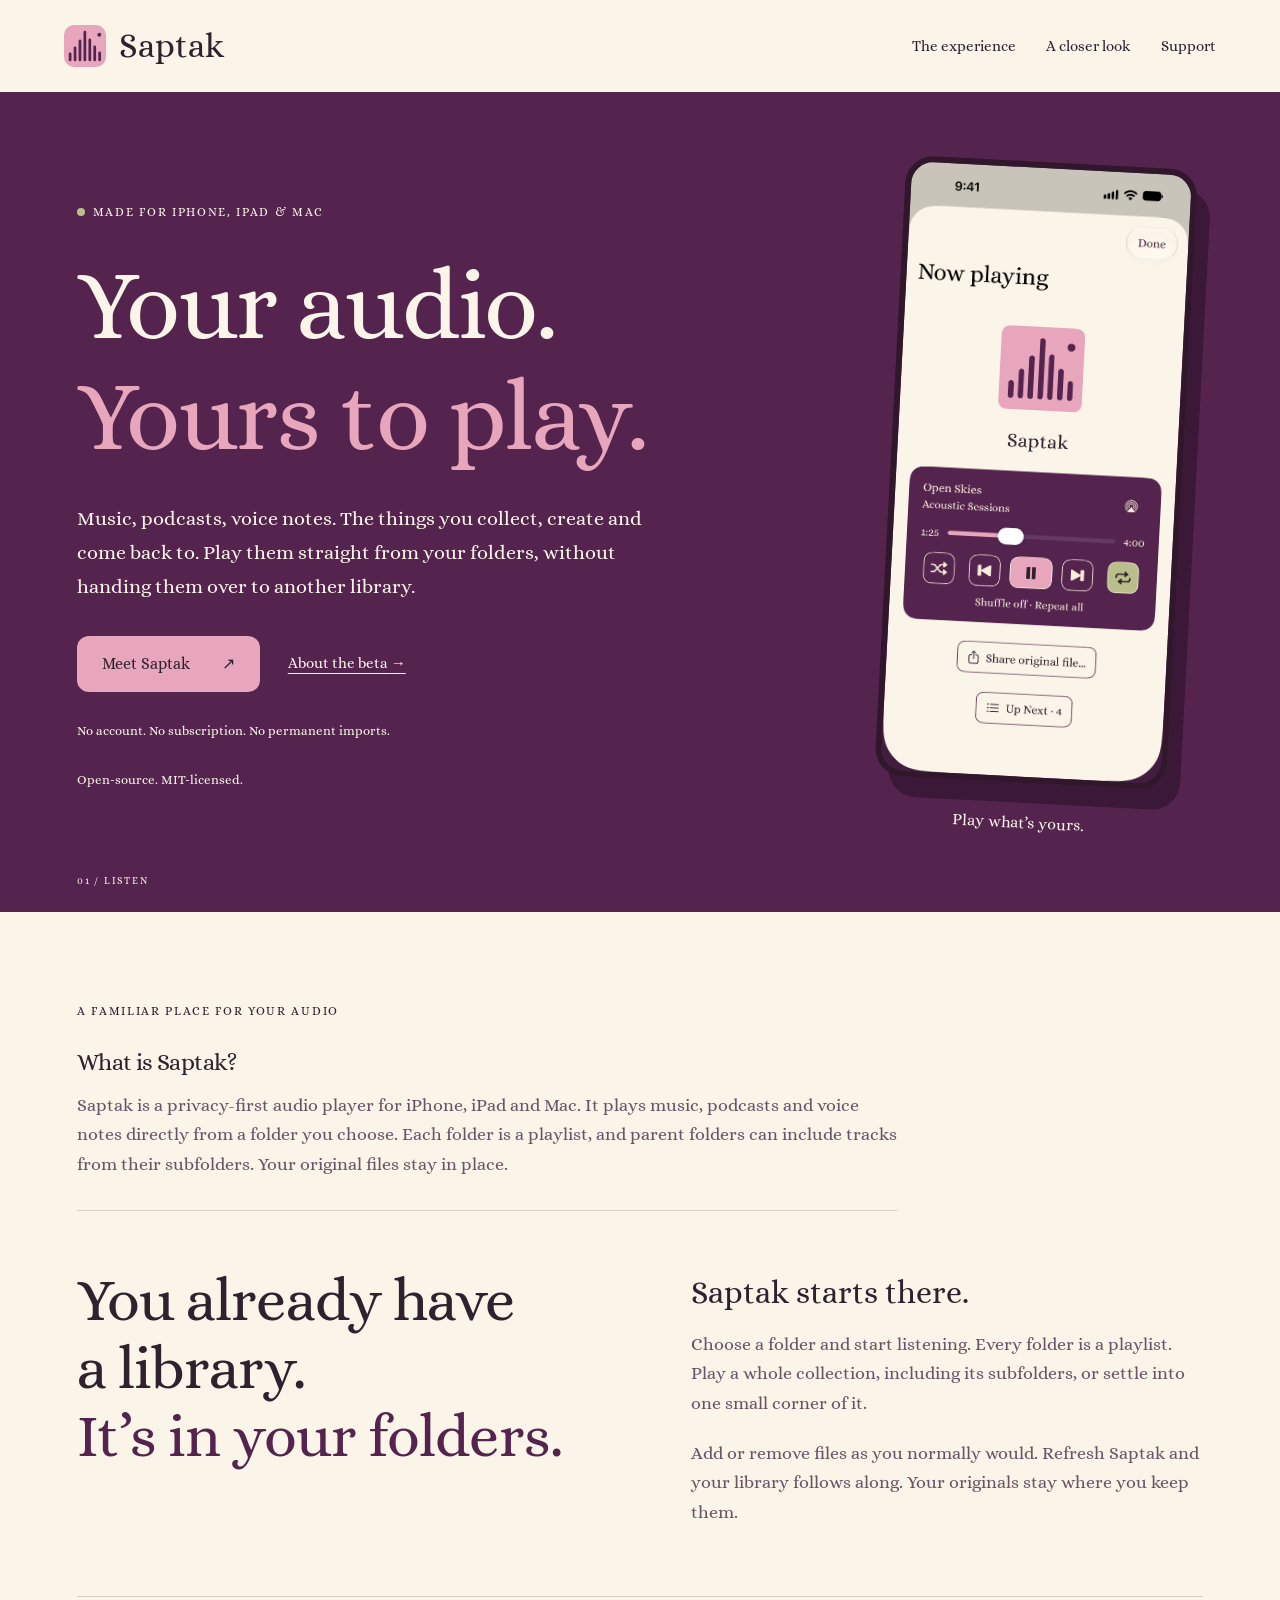
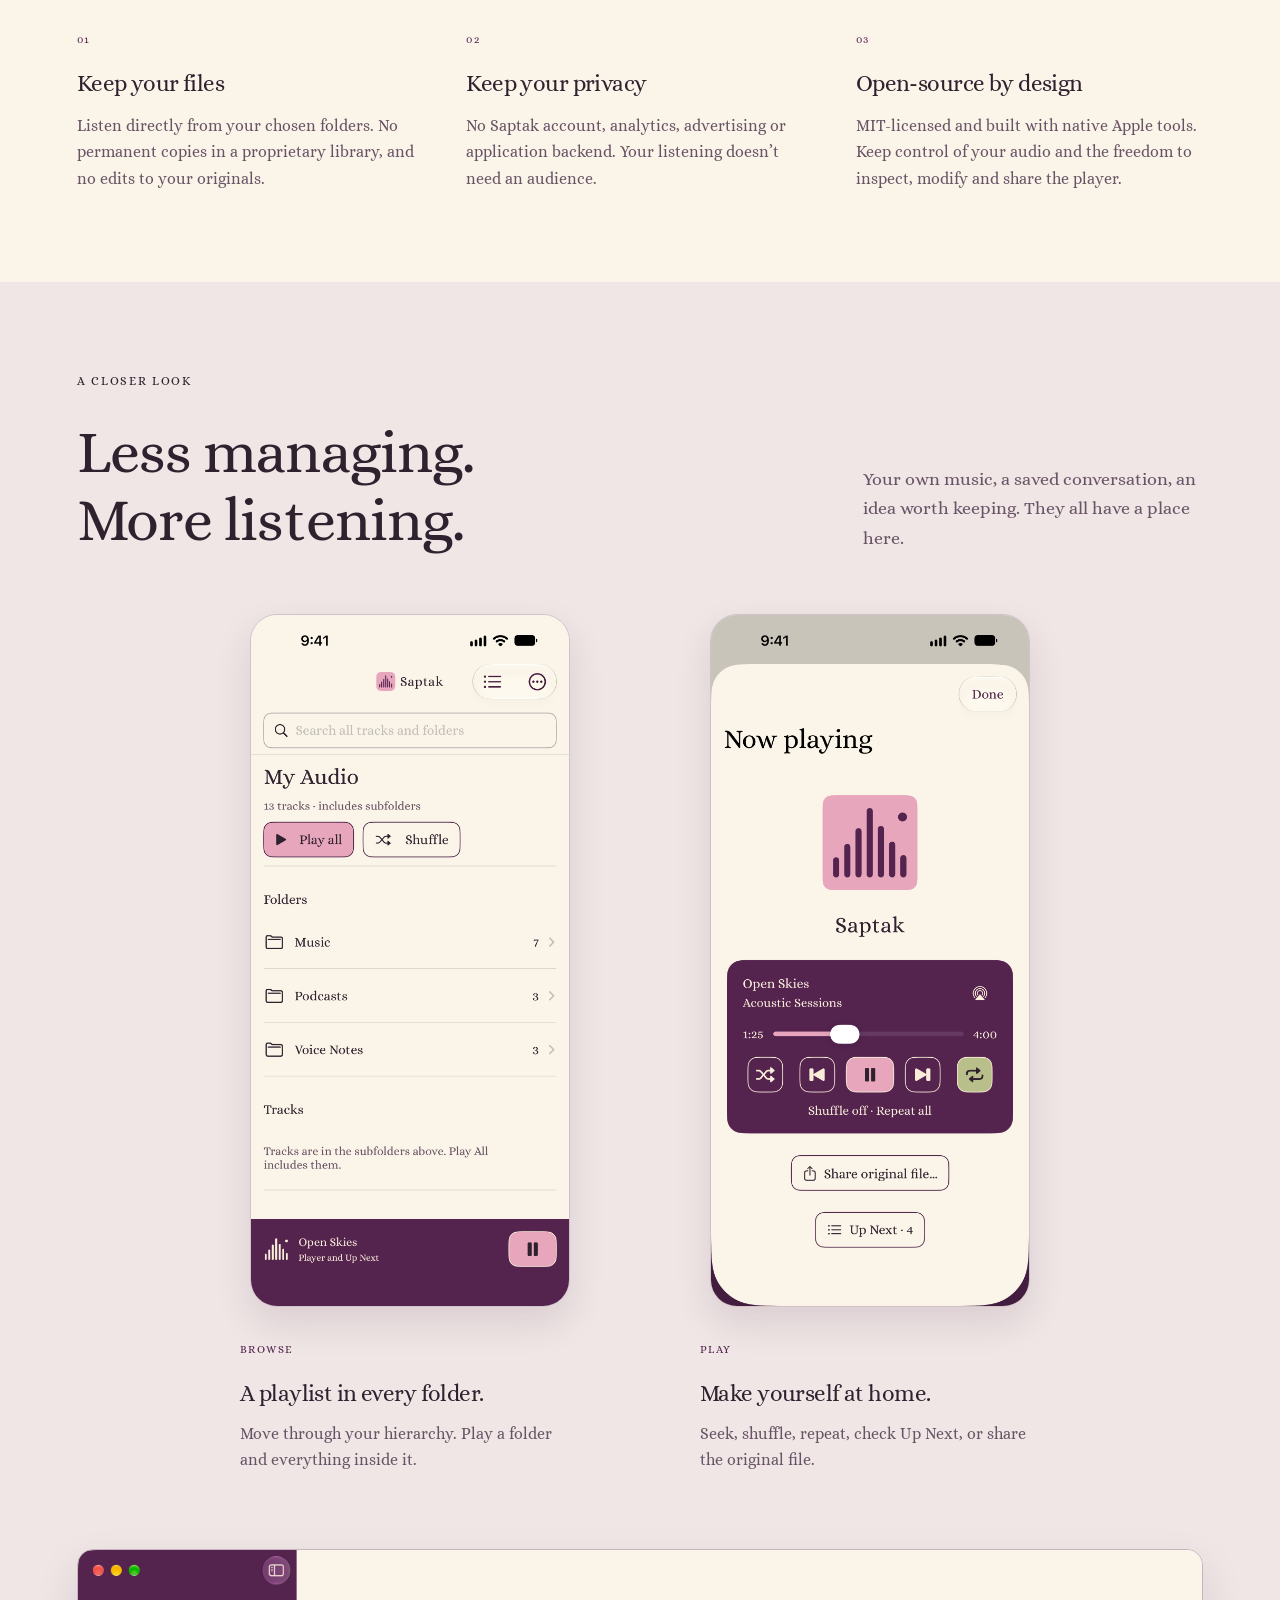
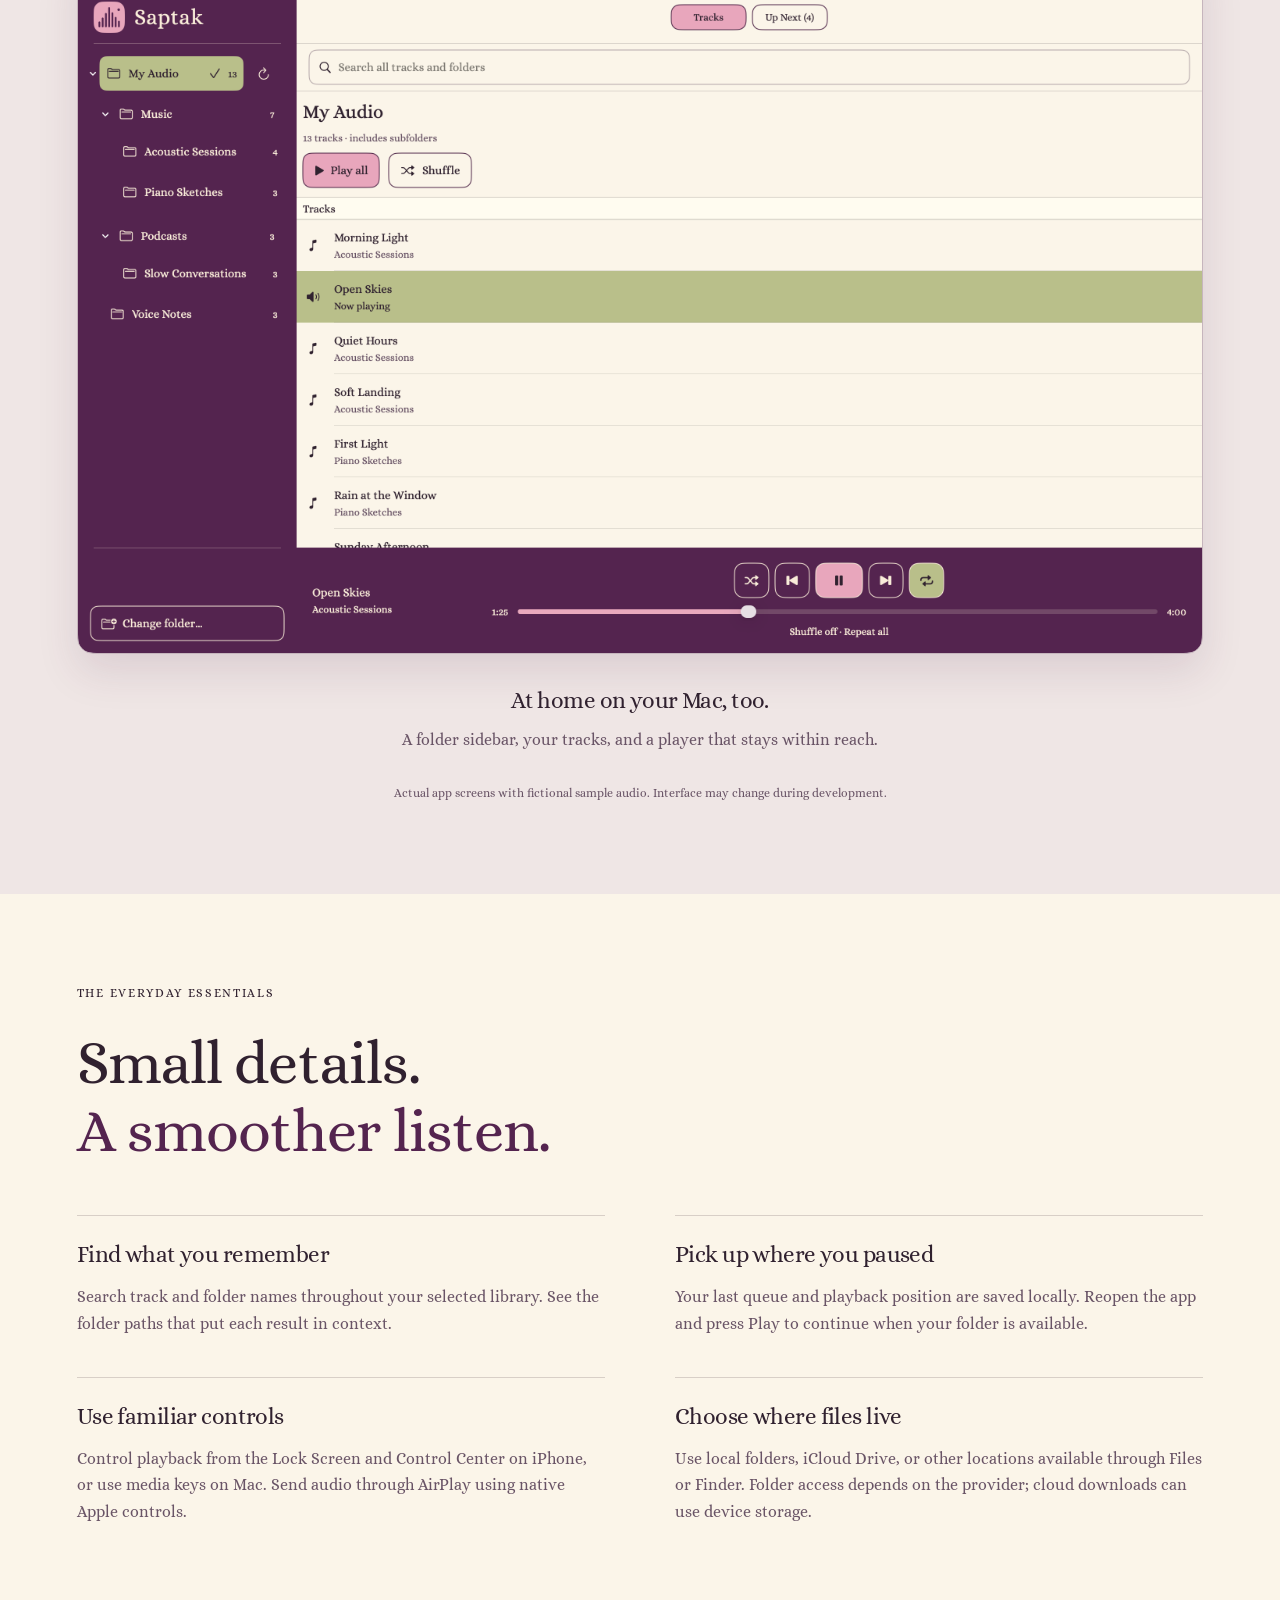
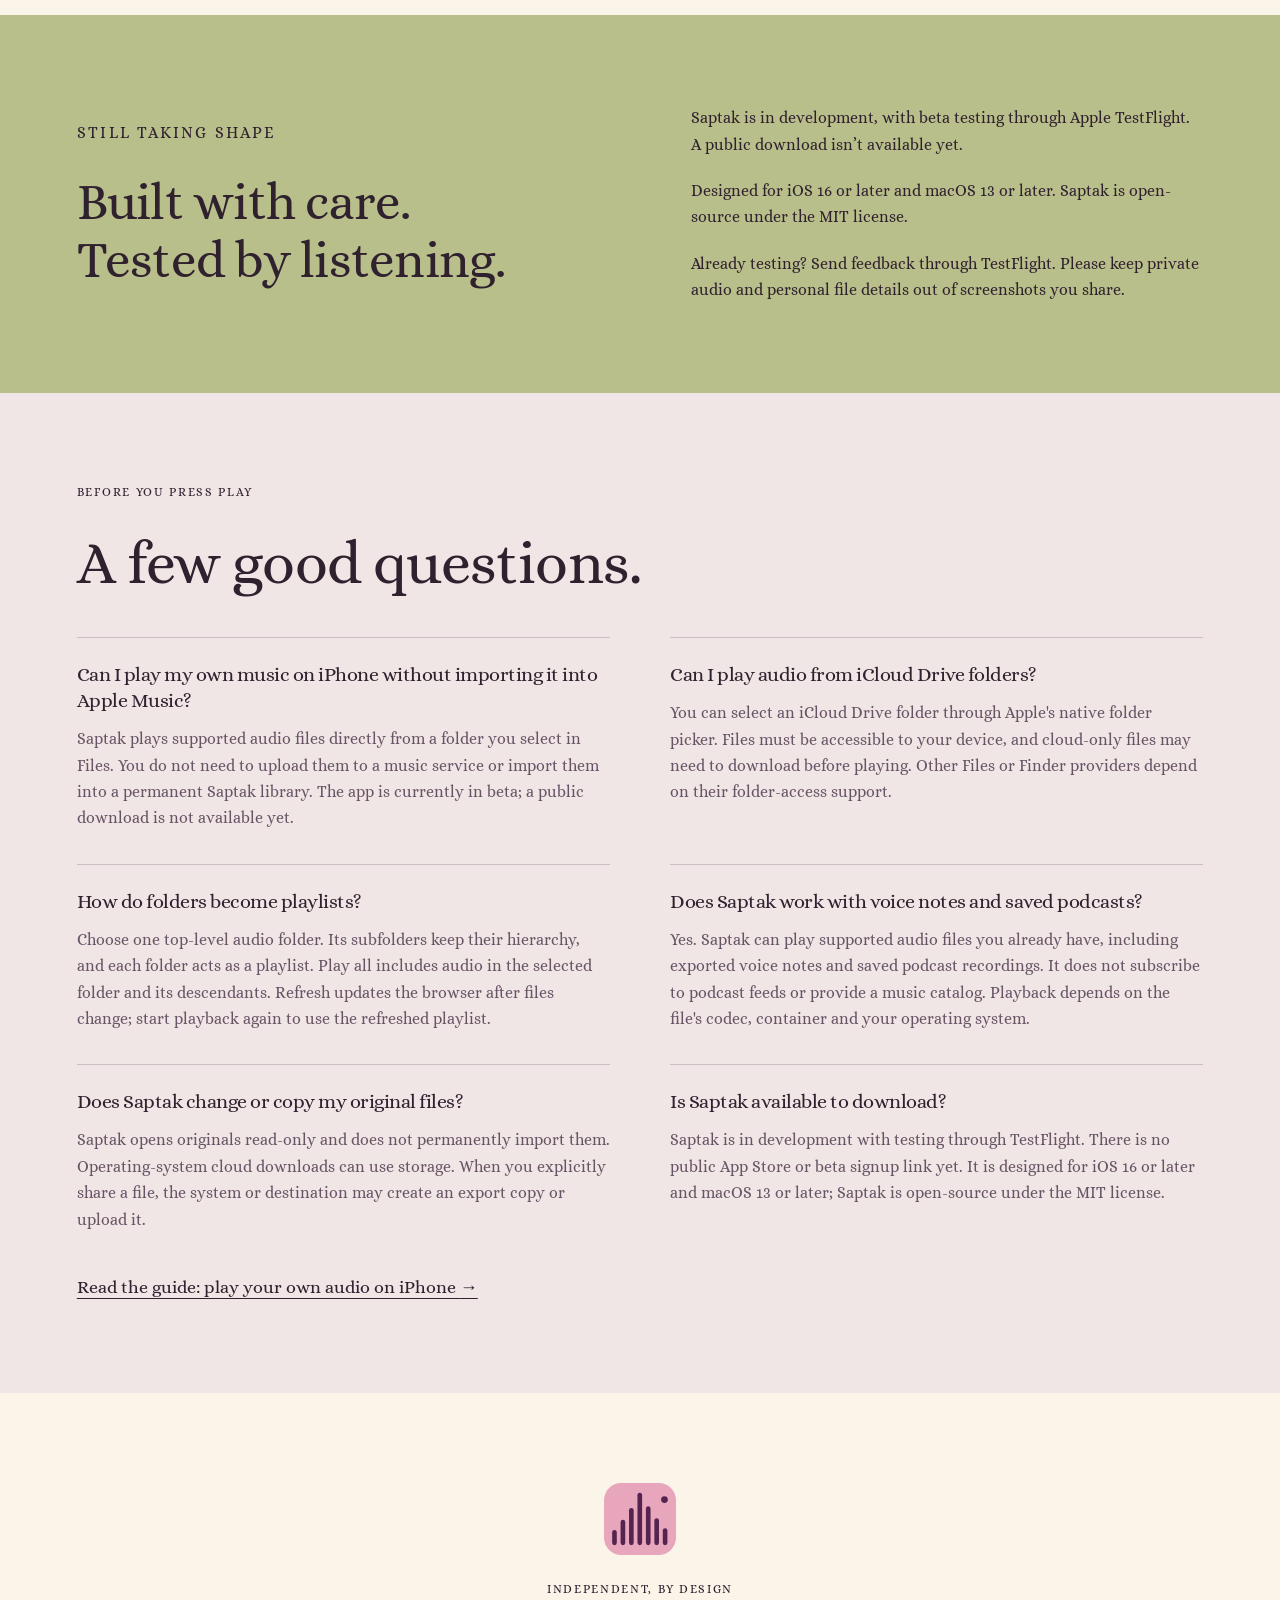
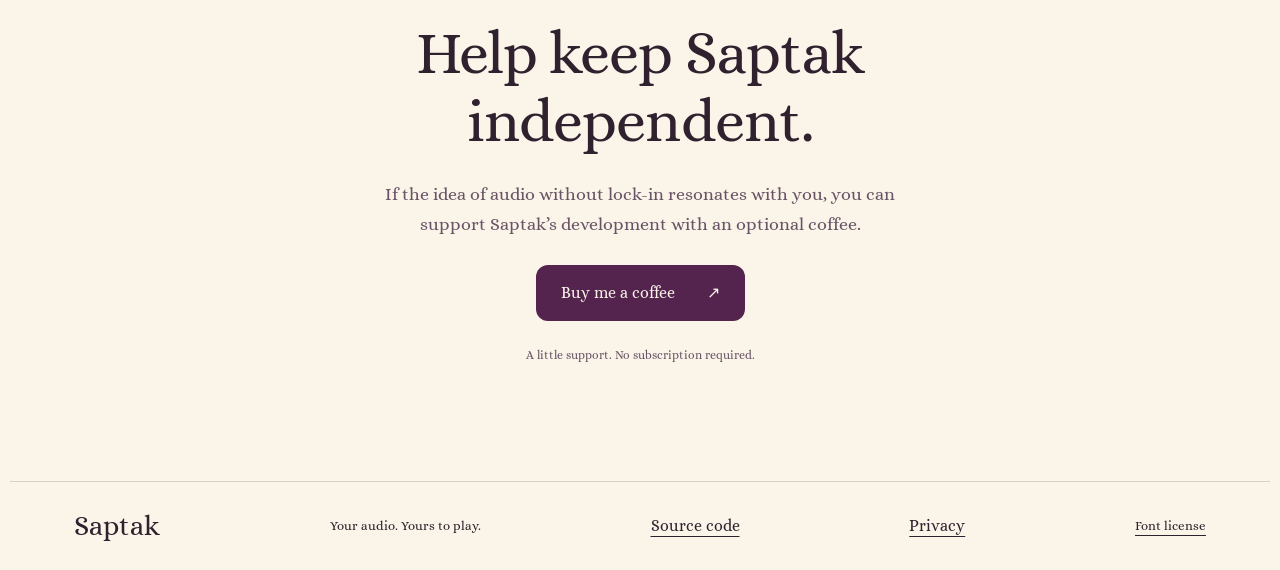
==== site/index.html @ 35ebd49a "Release Saptak source and product website" ====
<!doctype html>
<html lang="en">
<head>
    <meta charset="utf-8">
    <meta name="viewport" content="width=device-width, initial-scale=1">
    <meta name="description" content="Play your own music, podcasts and voice notes on iPhone, iPad and Mac. Saptak turns folders into playlists, with no account or permanent imports.">
    <meta name="theme-color" content="#54244f">
    <meta property="og:title" content="Saptak — Your audio. Yours to play.">
    <meta property="og:description" content="Your audio. Yours to play. An open-source player for music, podcasts and voice notes on iPhone, iPad and Mac.">
    <meta property="og:type" content="website">
    <meta property="og:url" content="https://gogrinimish.github.io/Saptak/">
    <meta property="og:image" content="https://gogrinimish.github.io/Saptak/assets/mac-library.png">
    <link rel="icon" href="assets/icon.svg" type="image/svg+xml">
    <link rel="stylesheet" href="styles.css">
    <title>Saptak — Play Your Own Audio on iPhone, iPad &amp; Mac</title>
    <script type="application/ld+json">
{
    "@context": "https://schema.org",
    "@type": "SoftwareApplication",
    "name": "Saptak",
    "description": "A privacy-first audio player for iPhone, iPad and Mac that plays user-owned audio directly from selected folders. Every folder is a playlist, including its subfolders.",
    "applicationCategory": "MultimediaApplication",
    "operatingSystem": "iOS 16 or later; macOS 13 or later",
    "license": "https://opensource.org/license/mit",
    "featureList": [
        "Folder-based playlists with recursive playback",
        "Search track and folder names",
        "Shuffle, repeat, queue and seeking",
        "Native system playback controls and AirPlay",
        "Locally saved playback position",
        "Original-file sharing"
    ],
    "url": "https://gogrinimish.github.io/Saptak/",
    "codeRepository": "https://github.com/gogrinimish/Saptak"
}
    </script>
<link rel="canonical" href="https://gogrinimish.github.io/Saptak/">
</head>
<body>
    <a class="skip" href="#main">Skip to content</a>
    <header class="site-header">
        <a class="brand" href="./" aria-label="Saptak home"><img src="assets/icon.svg" width="42" height="42" alt=""><span>Saptak</span></a>
        <nav aria-label="Main navigation"><a href="#experience">The experience</a><a href="#screenshots">A closer look</a><a href="#support">Support</a></nav>
    </header>
    <main id="main">
        <section class="hero" aria-labelledby="hero-title">
            <div class="hero-copy">
                <p class="eyebrow"><span class="status-dot" aria-hidden="true"></span>Made for iPhone, iPad &amp; Mac</p>
                <h1 id="hero-title">Your audio.<br><em>Yours to play.</em></h1>
                <p class="lead">Music, podcasts, voice notes. The things you collect, create and come back to. Play them straight from your folders, without handing them over to another library.</p>
                <div class="actions"><a class="button rose" href="#screenshots">Meet Saptak <span aria-hidden="true">↗</span></a><a class="text-link" href="#availability">About the beta <span aria-hidden="true">→</span></a></div>
                <p class="hero-note">No account. No subscription. No permanent imports.</p>
                <p class="hero-note">Open-source. MIT-licensed.</p>
            </div>
            <figure class="hero-screen"><img src="assets/iphone-player.png" width="1206" height="2622" alt="Saptak's iPhone player playing Open Skies, with seeking, AirPlay, shuffle, repeat and sharing controls"><figcaption>Play what’s yours.</figcaption></figure>
            <span class="hero-number" aria-hidden="true">01 / LISTEN</span>
        </section>
        <section class="intro section-pad" id="experience" aria-labelledby="intro-title">
            <p class="eyebrow">A familiar place for your audio</p>
            <div class="product-summary"><h2 class="answer-heading">What is Saptak?</h2><p>Saptak is a privacy-first audio player for iPhone, iPad and Mac. It plays music, podcasts and voice notes directly from a folder you choose. Each folder is a playlist, and parent folders can include tracks from their subfolders. Your original files stay in place.</p></div>
            <div class="intro-grid"><h2 id="intro-title">You already have<br>a library.<br><em>It’s in your folders.</em></h2><div><p class="large-copy">Saptak starts there.</p><p>Choose a folder and start listening. Every folder is a playlist. Play a whole collection, including its subfolders, or settle into one small corner of it.</p><p>Add or remove files as you normally would. Refresh Saptak and your library follows along. Your originals stay where you keep them.</p></div></div>
            <div class="principles"><article><span class="step">01</span><h3>Keep your files</h3><p>Listen directly from your chosen folders. No permanent copies in a proprietary library, and no edits to your originals.</p></article><article><span class="step">02</span><h3>Keep your privacy</h3><p>No Saptak account, analytics, advertising or application backend. Your listening doesn’t need an audience.</p></article><article><span class="step">03</span><h3>Open-source by design</h3><p>MIT-licensed and built with native Apple tools. Keep control of your audio and the freedom to inspect, modify and share the player.</p></article></div>
        </section>
        <section class="screens section-pad" id="screenshots" aria-labelledby="screens-title">
            <div class="section-heading"><div><p class="eyebrow">A closer look</p><h2 id="screens-title">Less managing.<br><em>More listening.</em></h2></div><p>Your own music, a saved conversation, an idea worth keeping. They all have a place here.</p></div>
            <div class="phone-grid"><figure><a href="assets/iphone-library.png" aria-label="View the full iPhone folder browser screenshot"><img loading="lazy" src="assets/iphone-library.png" width="1206" height="2622" alt="Saptak folder browser with Music, Podcasts and Voice Notes, plus Play all and Shuffle"></a><figcaption><span class="step">BROWSE</span><h3>A playlist in every folder.</h3><p>Move through your hierarchy. Play a folder and everything inside it.</p></figcaption></figure><figure><a href="assets/iphone-player.png" aria-label="View the full iPhone player screenshot"><img loading="lazy" src="assets/iphone-player.png" width="1206" height="2622" alt="Now playing in Saptak, with playback progress, repeat all, AirPlay and original-file sharing"></a><figcaption><span class="step">PLAY</span><h3>Make yourself at home.</h3><p>Seek, shuffle, repeat, check Up Next, or share the original file.</p></figcaption></figure></div>
            <figure class="mac-shot"><a href="assets/mac-library.png" aria-label="View the full Mac screenshot"><img loading="lazy" src="assets/mac-library.png" width="2880" height="1800" alt="Saptak on Mac with nested music and podcast folders, track search, Up Next and playback controls"></a><figcaption><h3>At home on your Mac, too.</h3><p>A folder sidebar, your tracks, and a player that stays within reach.</p></figcaption></figure>
            <p class="caption-note">Actual app screens with fictional sample audio. Interface may change during development.</p>
        </section>
        <section class="details section-pad" aria-labelledby="details-title"><p class="eyebrow">The everyday essentials</p><h2 id="details-title">Small details.<br><em>A smoother listen.</em></h2><div class="feature-grid"><article><h3>Find what you remember</h3><p>Search track and folder names throughout your selected library. See the folder paths that put each result in context.</p></article><article><h3>Pick up where you paused</h3><p>Your last queue and playback position are saved locally. Reopen the app and press Play to continue when your folder is available.</p></article><article><h3>Use familiar controls</h3><p>Control playback from the Lock Screen and Control Center on iPhone, or use media keys on Mac. Send audio through AirPlay using native Apple controls.</p></article><article><h3>Choose where files live</h3><p>Use local folders, iCloud Drive, or other locations available through Files or Finder. Folder access depends on the provider; cloud downloads can use device storage.</p></article></div></section>
        <section class="availability section-pad" id="availability" aria-labelledby="availability-title"><div><p class="eyebrow">Still taking shape</p><h2 id="availability-title">Built with care.<br><em>Tested by listening.</em></h2></div><div><p>Saptak is in development, with beta testing through Apple TestFlight. A public download isn’t available yet.</p><p>Designed for iOS 16 or later and macOS 13 or later. Saptak is open-source under the MIT license.</p><p>Already testing? Send feedback through TestFlight. Please keep private audio and personal file details out of screenshots you share.</p></div></section>
        <section class="questions section-pad" id="questions" aria-labelledby="questions-title">
            <p class="eyebrow">Before you press Play</p>
            <h2 id="questions-title">A few good questions.</h2>
            <div class="answer-list">
                <article><h3>Can I play my own music on iPhone without importing it into Apple Music?</h3><p>Saptak plays supported audio files directly from a folder you select in Files. You do not need to upload them to a music service or import them into a permanent Saptak library. The app is currently in beta; a public download is not available yet.</p></article>
                <article><h3>Can I play audio from iCloud Drive folders?</h3><p>You can select an iCloud Drive folder through Apple's native folder picker. Files must be accessible to your device, and cloud-only files may need to download before playing. Other Files or Finder providers depend on their folder-access support.</p></article>
                <article><h3>How do folders become playlists?</h3><p>Choose one top-level audio folder. Its subfolders keep their hierarchy, and each folder acts as a playlist. Play all includes audio in the selected folder and its descendants. Refresh updates the browser after files change; start playback again to use the refreshed playlist.</p></article>
                <article><h3>Does Saptak work with voice notes and saved podcasts?</h3><p>Yes. Saptak can play supported audio files you already have, including exported voice notes and saved podcast recordings. It does not subscribe to podcast feeds or provide a music catalog. Playback depends on the file's codec, container and your operating system.</p></article>
                <article><h3>Does Saptak change or copy my original files?</h3><p>Saptak opens originals read-only and does not permanently import them. Operating-system cloud downloads can use storage. When you explicitly share a file, the system or destination may create an export copy or upload it.</p></article>
                <article><h3>Is Saptak available to download?</h3><p>Saptak is in development with testing through TestFlight. There is no public App Store or beta signup link yet. It is designed for iOS 16 or later and macOS 13 or later; Saptak is open-source under the MIT license.</p></article>
            </div>
            <p class="guide-link"><a href="guides/play-your-own-audio-on-iphone.html">Read the guide: play your own audio on iPhone <span aria-hidden="true">→</span></a></p>
        </section>
        <section class="support section-pad" id="support" aria-labelledby="support-title"><img src="assets/icon.svg" width="72" height="72" alt=""><p class="eyebrow">Independent, by design</p><h2 id="support-title">Help keep Saptak<br><em>independent.</em></h2><p>If the idea of audio without lock-in resonates with you, you can support Saptak’s development with an optional coffee.</p><a class="button plum" href="https://www.buymeacoffee.com/HWRxT65O5I">Buy me a coffee <span aria-hidden="true">↗</span></a><p class="support-note">A little support. No subscription required.</p></section>
    </main>
    <footer><a class="brand" href="./"><span>Saptak</span></a><p>Your audio. Yours to play.</p><a href="https://github.com/gogrinimish/Saptak">Source code</a><a href="privacy.html">Privacy</a><a href="assets/fonts/OFL.txt">Font license</a></footer>
</body>
</html>
---- site/styles.css ----
@font-face{font-family:'Alice';src:url('assets/fonts/Alice-Regular.ttf') format('truetype');font-style:normal;font-weight:400;font-display:swap}
:root{--plum:#54244f;--rose:#e8a6bc;--olive:#b9bf8a;--cream:#fbf5e9;--ink:#30212f;--muted:#695466;--line:#d8cfc7;--serif:'Alice',Georgia,serif;--text:var(--serif);color-scheme:light}
*{box-sizing:border-box}html{scroll-behavior:smooth;scroll-padding-top:24px}body{margin:0;background:var(--cream);color:var(--ink);font-family:var(--text);font-synthesis:none;line-height:1.65}a{color:inherit;text-underline-offset:5px}img{display:block;max-width:100%;height:auto}h1,h2,h3,p,figure{margin:0}h1,h2{font-family:var(--serif);font-weight:400;line-height:1.13;letter-spacing:-.015em;font-synthesis:none}h1{font-size:clamp(64px,7.7vw,112px)}h2{font-size:clamp(40px,4.7vw,68px)}h3{font-size:23px;line-height:1.3;letter-spacing:-.025em}em{font-weight:400;font-style:normal}p+p{margin-top:20px}p{font-size:18px}a:focus-visible{outline:3px solid var(--plum);outline-offset:6px;border-radius:4px}.hero a:focus-visible{outline-color:var(--cream)}.skip{position:absolute;top:-100px;left:20px;z-index:10;background:var(--cream);padding:12px}.skip:focus{top:10px}.site-header{max-width:1440px;margin:auto;display:flex;align-items:center;justify-content:space-between;padding:24px 5%}.brand{display:flex;align-items:center;gap:13px;text-decoration:none;font-family:var(--serif);font-size:34px;line-height:1;font-weight:400;font-synthesis:none}.brand img,.support>img{border-radius:24%}nav{display:flex;gap:30px}nav a{min-height:44px;display:flex;align-items:center;font-size:15px;font-weight:400;text-decoration:none}nav a:hover{text-decoration:underline}.hero{position:relative;background:var(--plum);color:var(--cream);padding:70px max(6%,calc((100vw - 1260px)/2)) 80px;display:grid;grid-template-columns:1.35fr .65fr;gap:8%;align-items:center;overflow:hidden}.eyebrow{font-size:12px;font-weight:400;letter-spacing:.14em;text-transform:uppercase;margin-bottom:26px}.status-dot{display:inline-block;width:8px;height:8px;border-radius:50%;background:var(--olive);margin-right:8px}.hero h1 em{color:var(--rose)}.lead{max-width:565px;margin-top:30px;font-size:20px;line-height:1.7}.actions{display:flex;align-items:center;gap:28px;margin-top:32px;flex-wrap:wrap}.button{display:inline-flex;align-items:center;justify-content:space-between;gap:32px;min-height:54px;padding:14px 24px;border-radius:12px;text-decoration:none;font-size:16px;font-weight:400;border:1px solid transparent;transition:transform .15s}.button:hover{transform:translateY(-2px)}.rose{background:var(--rose);color:var(--ink)}.plum{background:var(--plum);color:var(--cream)}.text-link{font-size:15px;font-weight:400}.hero-note{font-size:13px;color:var(--cream);margin-top:28px}.hero-screen{width:100%;max-width:292px;justify-self:center;transform:rotate(3deg)}.hero-screen>img{border-radius:28px;border:6px solid #30172c;box-shadow:14px 20px 0 #3b1837}.hero-screen figcaption{font:400 16px var(--text);text-align:center;margin-top:30px}.hero-number{position:absolute;bottom:22px;left:6%;font-size:10px;letter-spacing:.18em}.section-pad{padding:90px max(6%,calc((100vw - 1260px)/2))}.intro-grid{display:grid;grid-template-columns:1fr 1fr;gap:9%;align-items:start}.intro h2 em{color:var(--plum)}.intro-grid>div{padding-top:8px;color:var(--muted)}.large-copy{font:32px var(--serif);color:var(--ink);margin-bottom:20px}.principles{display:grid;grid-template-columns:repeat(3,1fr);gap:42px;margin-top:68px;padding-top:34px;border-top:1px solid var(--line)}.step{display:block;font-size:11px;letter-spacing:.13em;font-weight:400;margin-bottom:20px;color:var(--plum)}.principles p,.feature-grid p{color:var(--muted);font-size:16px;margin-top:14px}.screens{background:#efe6e5}.section-heading{display:flex;justify-content:space-between;align-items:end;gap:40px;margin-bottom:60px}.section-heading>p{max-width:340px;color:var(--muted)}.phone-grid{display:grid;grid-template-columns:1fr 1fr;gap:70px;max-width:850px;margin:auto}.phone-grid figure>a{display:block;max-width:320px;margin:0 auto 34px}.phone-grid img{border-radius:27px;box-shadow:0 16px 35px #54244f20;border:1px solid #d2c3cb}.phone-grid figcaption{max-width:340px;margin:auto}.phone-grid figcaption p,.mac-shot figcaption p{font-size:16px;color:var(--muted);margin-top:12px}.mac-shot{margin-top:75px}.mac-shot img{border-radius:16px;box-shadow:0 18px 40px #54244f20;border:1px solid #c6b5bd}.mac-shot figcaption{text-align:center;margin-top:32px}.caption-note{text-align:center;margin-top:30px;font-size:12px;color:var(--muted)}.details h2 em{color:var(--plum)}.feature-grid{display:grid;grid-template-columns:1fr 1fr;gap:40px 70px;margin-top:50px}.feature-grid article{padding-top:24px;border-top:1px solid var(--line)}.availability{background:var(--olive);display:grid;grid-template-columns:1fr 1fr;gap:9%;align-items:center}.availability .eyebrow{color:var(--ink)}.availability h2{font-size:clamp(38px,4vw,58px)}.availability p{font-size:16px}.support{text-align:center;max-width:900px;margin:auto}.support>img{margin:0 auto 25px}.support .eyebrow{margin-bottom:20px}.support>p:not(.eyebrow){max-width:520px;margin:25px auto;color:var(--muted)}.support .support-note{font-size:12px!important}footer{border-top:1px solid var(--line);max-width:1260px;margin:auto;padding:30px 5%;display:flex;align-items:center;justify-content:space-between;gap:24px}footer .brand{font-size:28px}footer p,footer>a:last-child{font-size:13px}.policy{max-width:820px;margin:auto;padding:65px 28px 100px}.policy h1{font-size:58px;margin-bottom:32px}.policy h2{font-family:var(--text);font-size:25px;letter-spacing:-.02em;margin:35px 0 15px}.policy p{font-size:17px;color:var(--muted)}.policy .eyebrow{font-size:12px}
@media(min-width:1600px){.hero{gap:100px}.hero-screen{max-width:320px}}
@media(max-width:760px){.site-header{padding:20px 6%}.brand{font-size:29px}.brand img{width:36px;height:36px}nav{gap:18px}nav a{font-size:13px}nav a:first-child{display:none}.hero{padding:55px 7% 65px;grid-template-columns:1fr;gap:50px}.hero h1{font-size:clamp(52px,11vw,80px)}.hero .lead{font-size:18px}.hero-screen{width:68%;max-width:265px;transform:rotate(2deg)}.hero-number{display:none}.section-pad{padding:65px 7%}.intro-grid,.availability{grid-template-columns:1fr;gap:30px}.principles{grid-template-columns:1fr;gap:32px;margin-top:40px}.principles article{padding-top:20px;border-top:1px solid var(--line)}.principles{border:0;padding:0}.step{margin-bottom:12px}.section-heading{display:block;margin-bottom:40px}.section-heading>p{margin-top:25px;max-width:none}.phone-grid{gap:30px}.phone-grid figure>a{margin-bottom:25px}.phone-grid img{border-radius:16px}.phone-grid h3{font-size:19px}.phone-grid p{font-size:14px!important}.feature-grid{gap:30px;grid-template-columns:1fr}.mac-shot{margin-top:45px}.mac-shot img{border-radius:8px}footer{flex-wrap:wrap;padding:25px 7%}footer p{order:3;flex-basis:100%}.policy h1{font-size:46px}}
@media(max-width:400px){nav{gap:12px}.actions{gap:20px}.phone-grid{grid-template-columns:1fr;gap:45px}.phone-grid figure>a{max-width:250px}.phone-grid figcaption{max-width:280px}.hero .eyebrow{font-size:10px}}
@media(prefers-reduced-motion:reduce){html{scroll-behavior:auto}.button{transition:none}.button:hover{transform:none}}

.product-summary{max-width:820px;margin-bottom:55px;padding-bottom:30px;border-bottom:1px solid var(--line)}.answer-heading{font:400 24px var(--text);letter-spacing:-.025em;margin-bottom:15px}.product-summary p{color:var(--muted)}.questions{background:#efe6e5}.answer-list{display:grid;grid-template-columns:1fr 1fr;gap:32px 60px;margin-top:40px}.answer-list article{border-top:1px solid #cdbec6;padding-top:24px}.answer-list h3{font-size:20px}.answer-list p{font-size:16px;color:var(--muted);margin-top:12px}.guide-link{margin-top:40px;font-weight:400}.policy ol,.policy ul{padding-left:25px;color:var(--muted);font-size:17px}.policy li+li{margin-top:14px}.policy h1{font-size:clamp(38px,6vw,58px)}.guide-aside{margin:30px 0;padding:22px;background:#efe6e5;border-left:3px solid var(--plum)}@media(max-width:760px){.answer-list{grid-template-columns:1fr}.product-summary{margin-bottom:35px}}

/* The selected family has one real weight. Preserve hierarchy through size and spacing. */
h3,strong,b{font-weight:400}
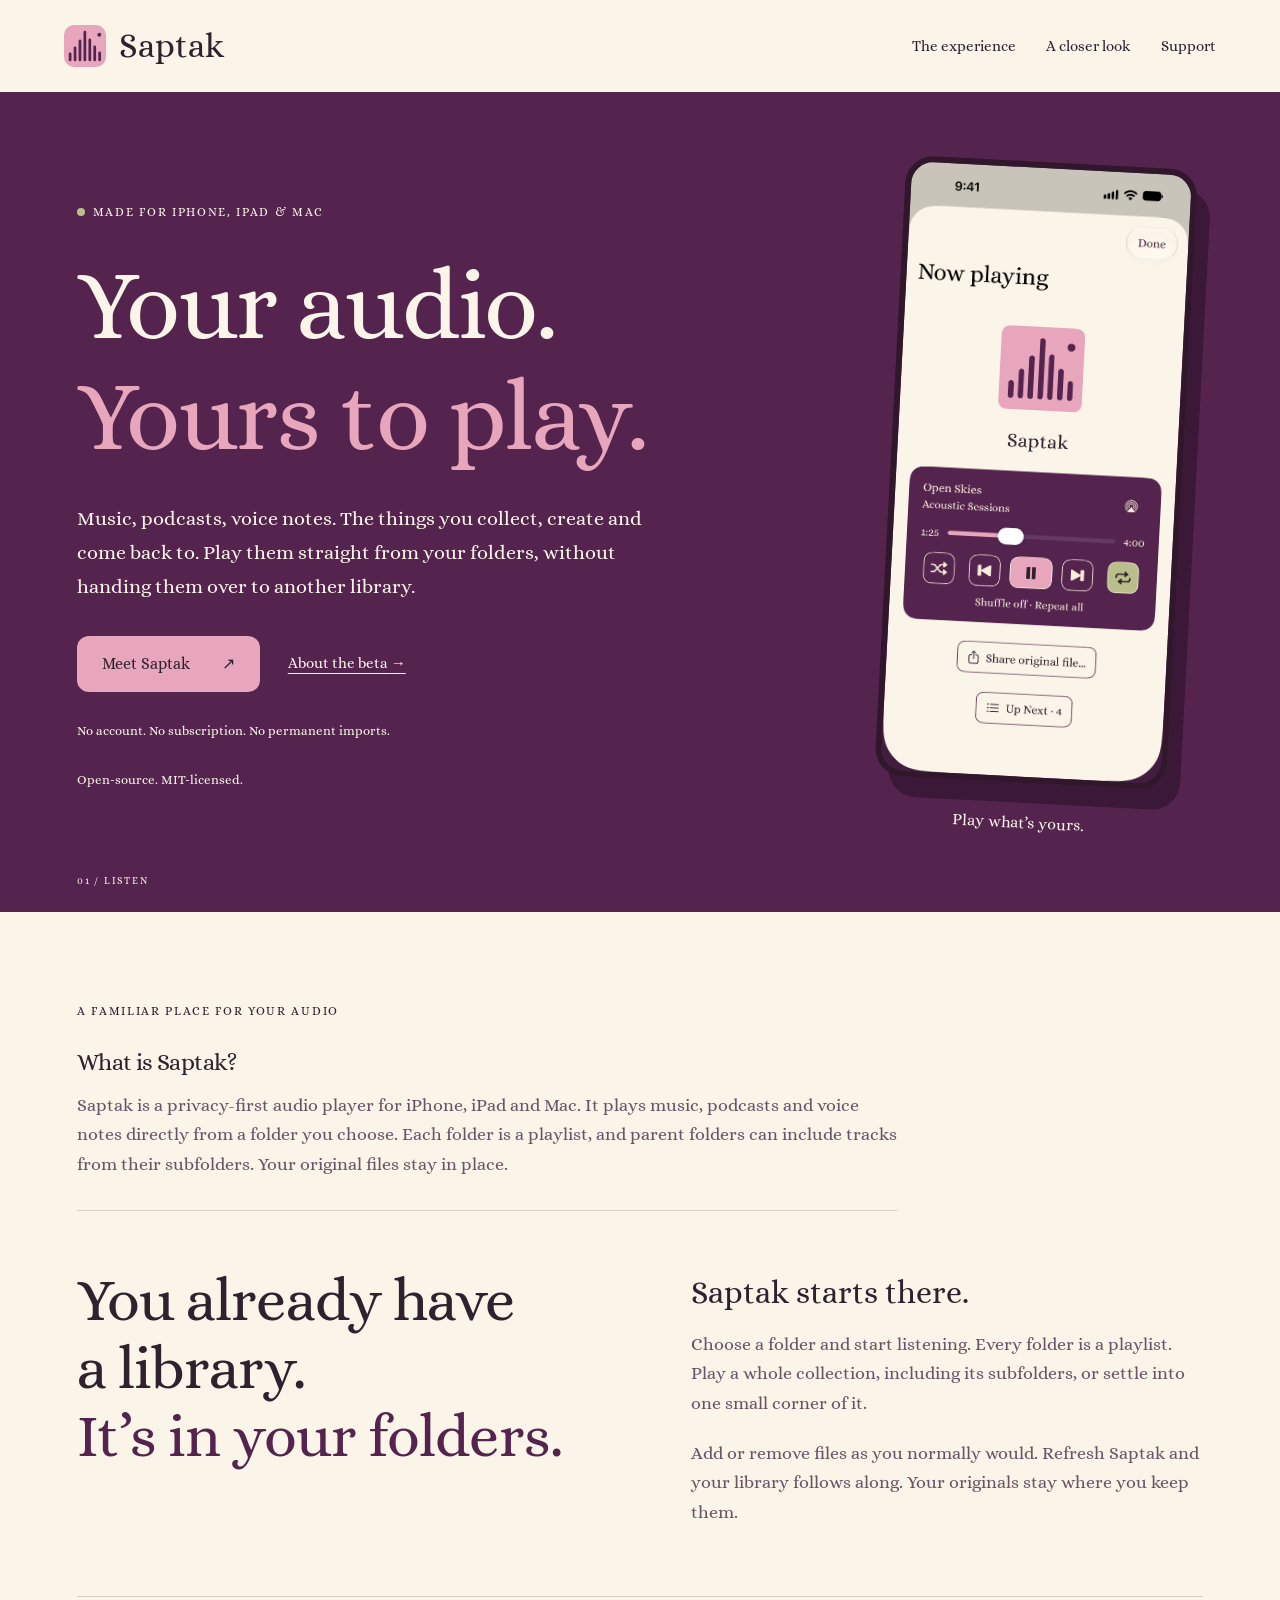
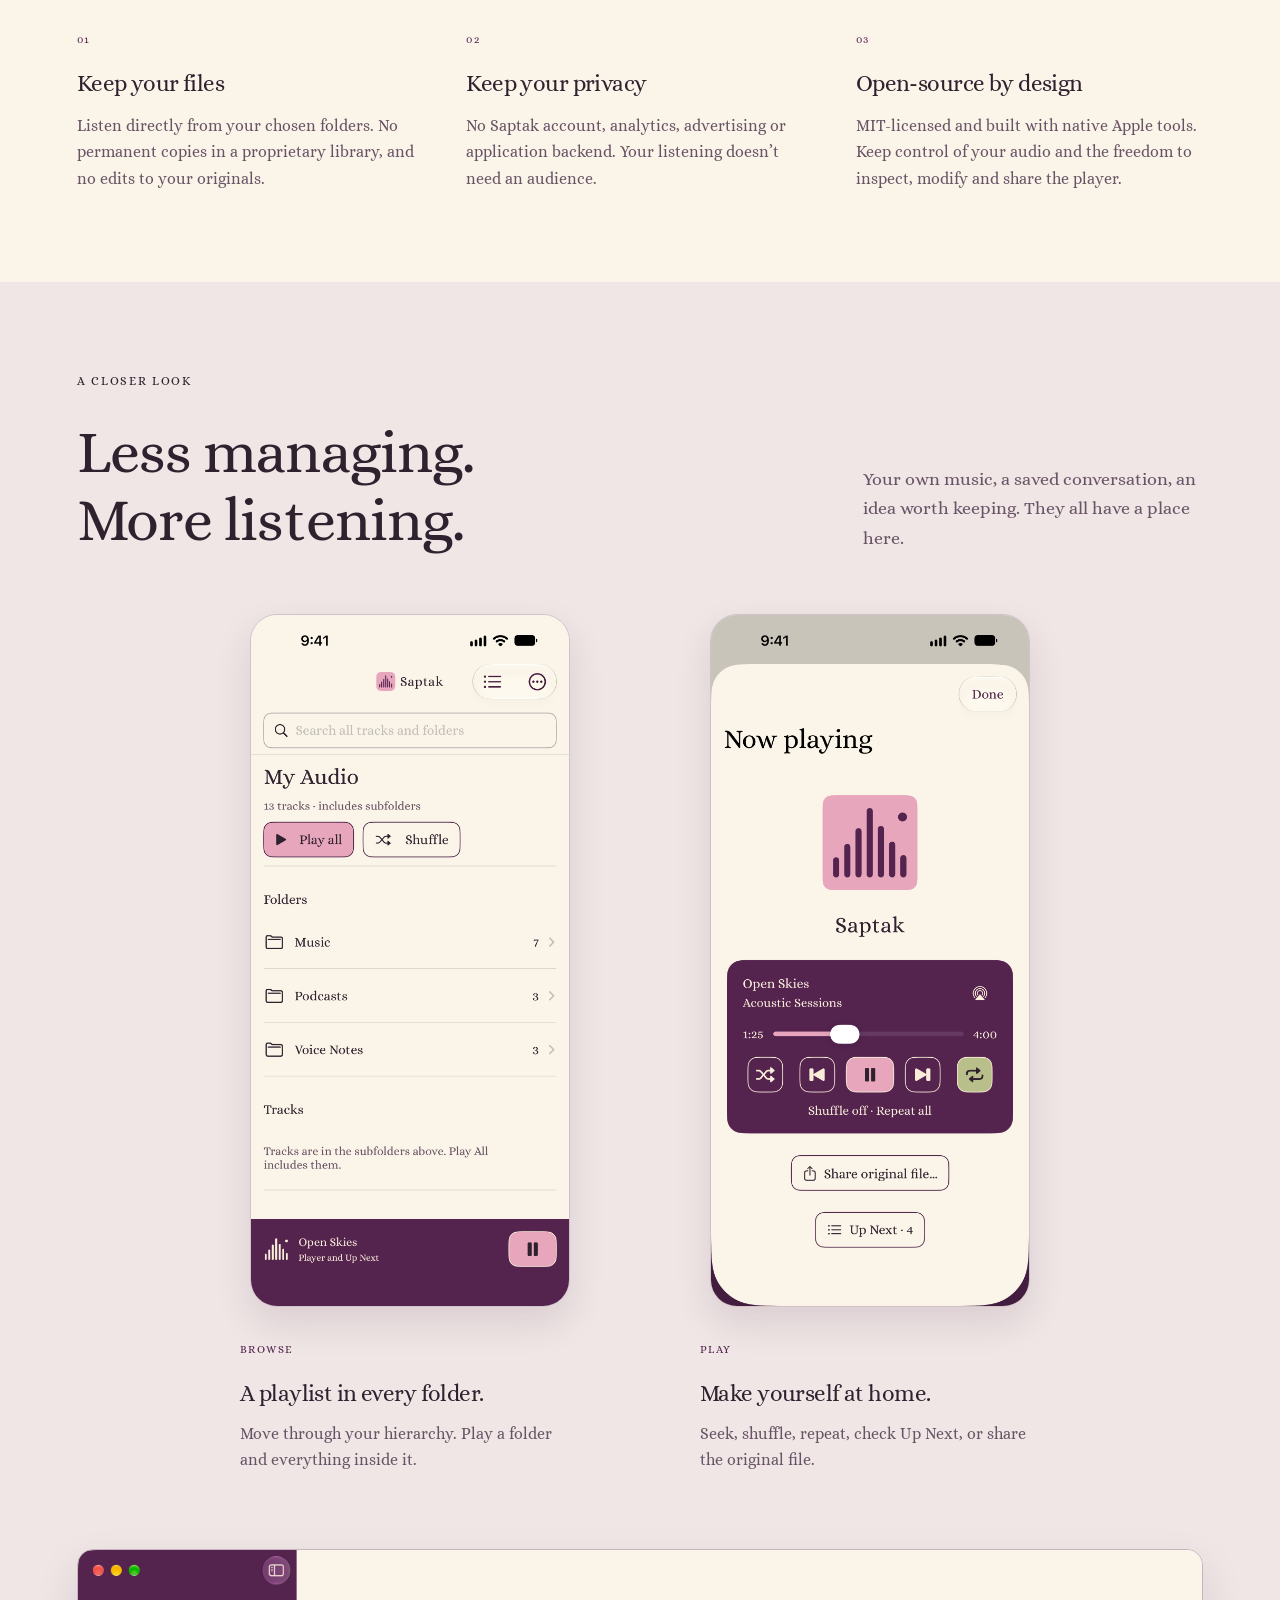
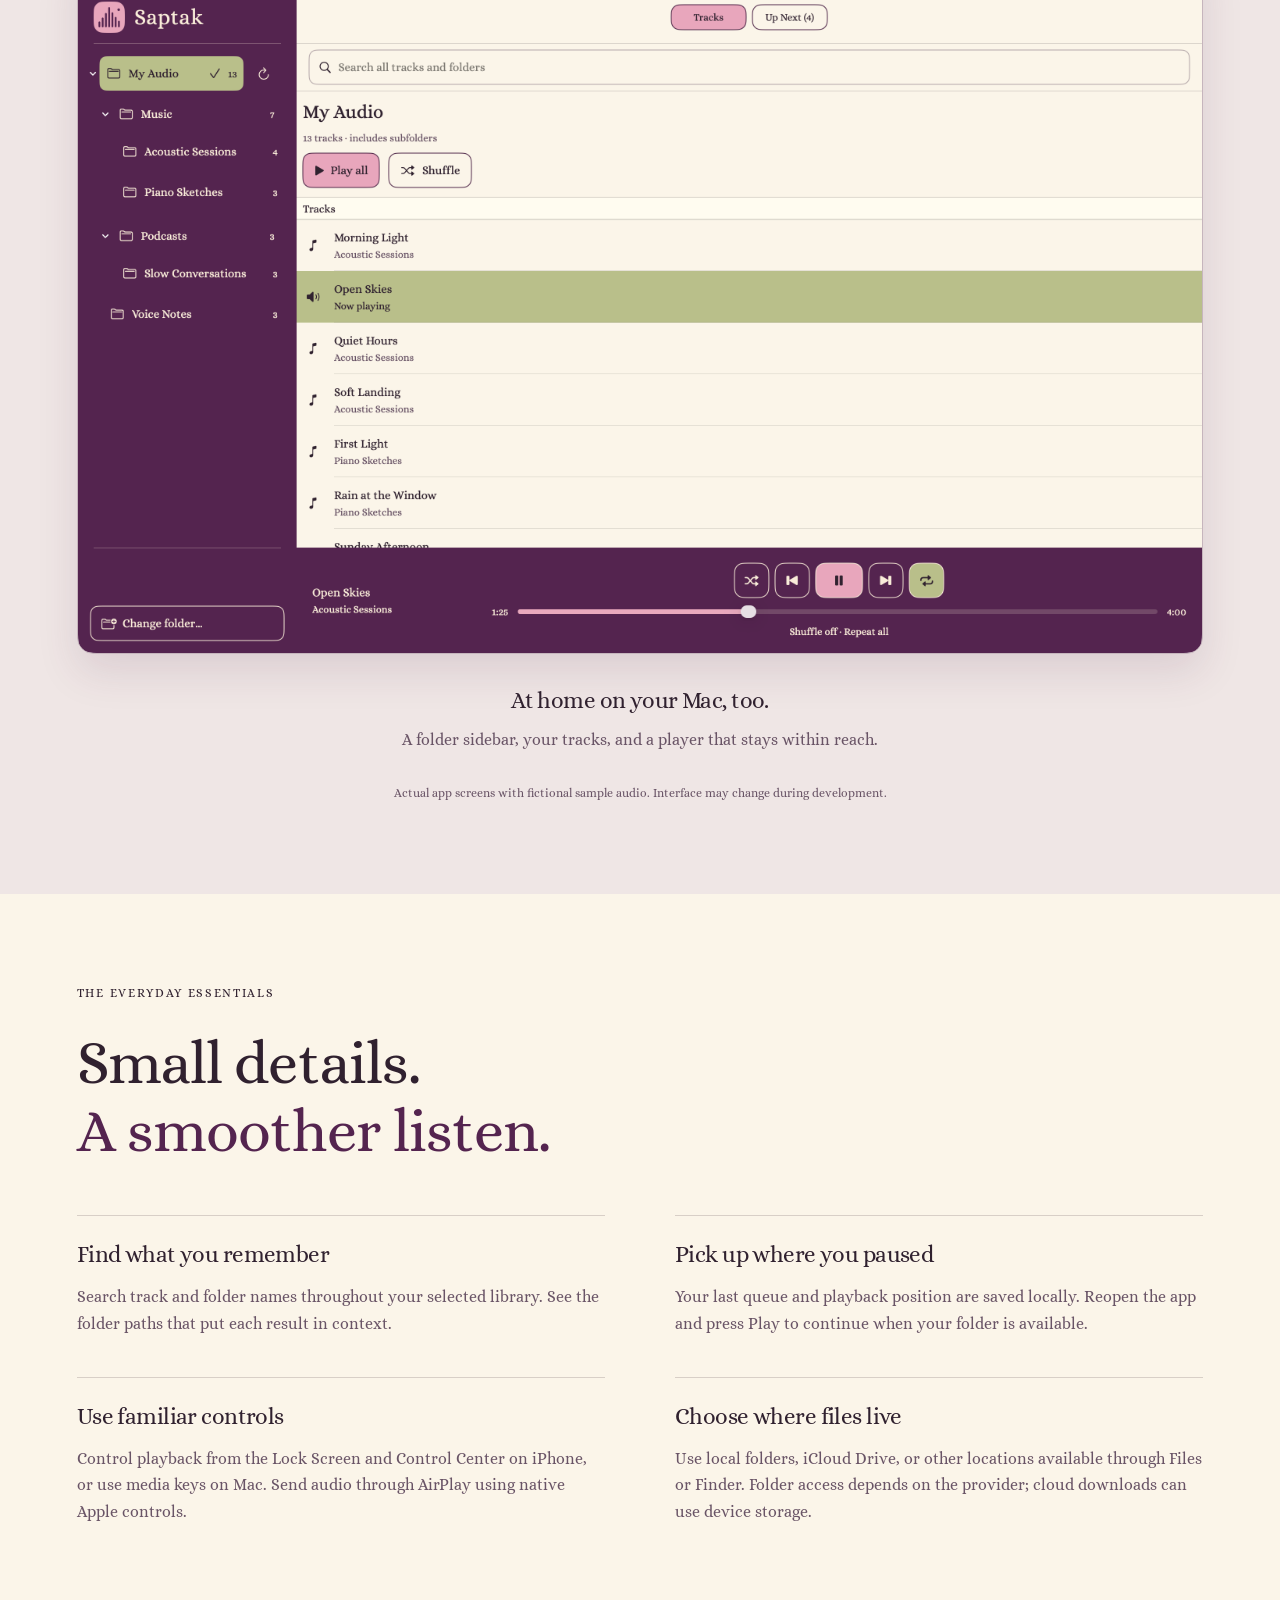
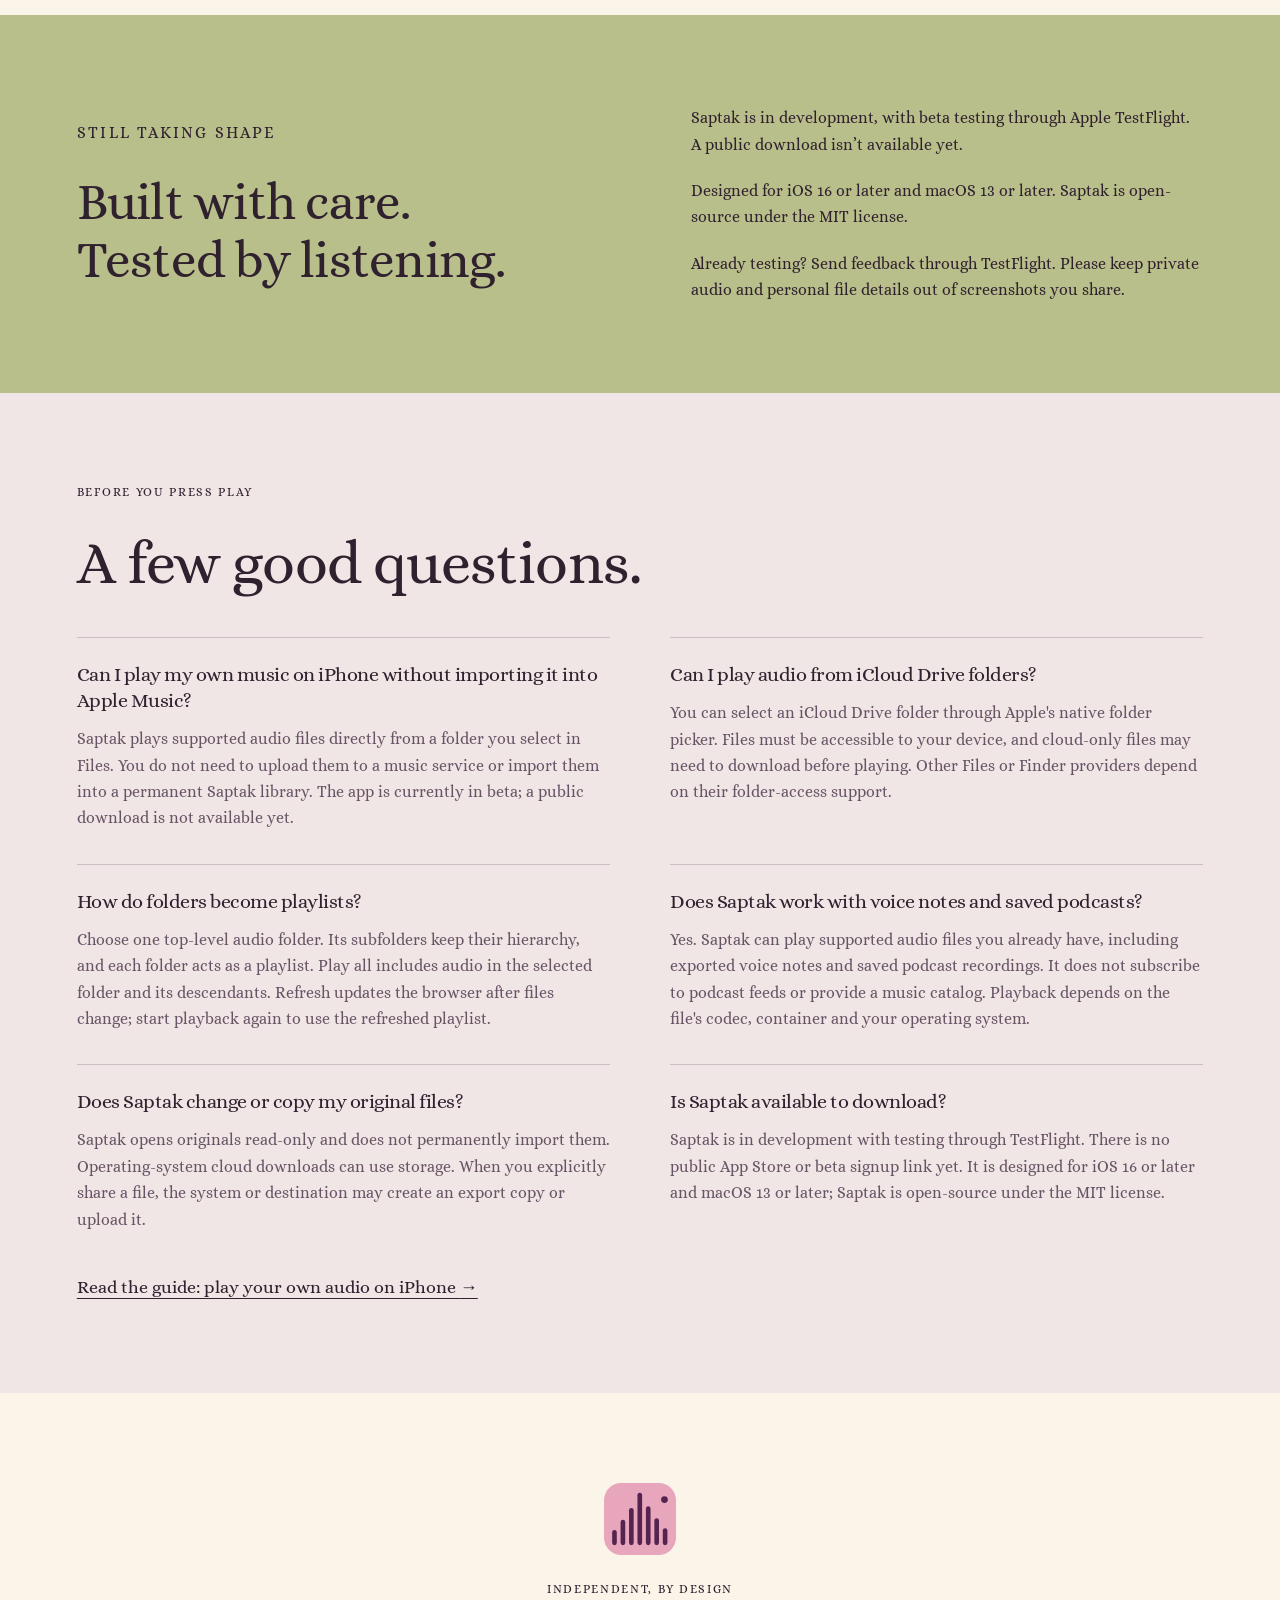
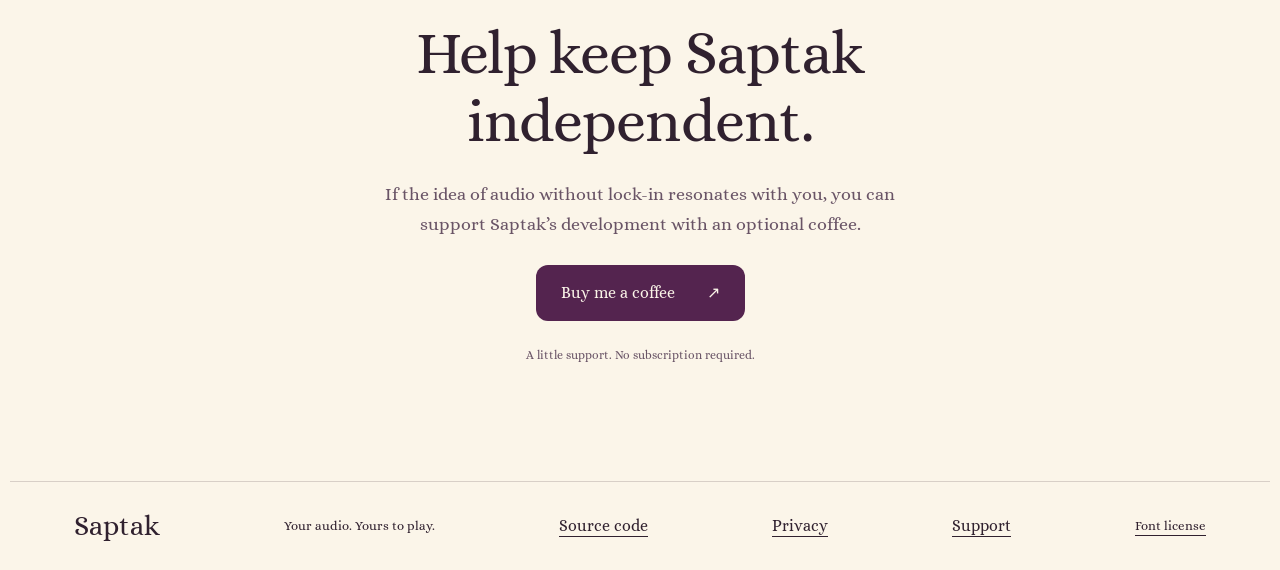
==== commit 6f444f24: "Add privacy and support access for App Store submission" ====
--- a/site/index.html
+++ b/site/index.html
@@ -84,6 +84,6 @@
         </section>
         <section class="support section-pad" id="support" aria-labelledby="support-title"><img src="assets/icon.svg" width="72" height="72" alt=""><p class="eyebrow">Independent, by design</p><h2 id="support-title">Help keep Saptak<br><em>independent.</em></h2><p>If the idea of audio without lock-in resonates with you, you can support Saptak’s development with an optional coffee.</p><a class="button plum" href="https://www.buymeacoffee.com/HWRxT65O5I">Buy me a coffee <span aria-hidden="true">↗</span></a><p class="support-note">A little support. No subscription required.</p></section>
     </main>
-    <footer><a class="brand" href="./"><span>Saptak</span></a><p>Your audio. Yours to play.</p><a href="https://github.com/gogrinimish/Saptak">Source code</a><a href="privacy.html">Privacy</a><a href="assets/fonts/OFL.txt">Font license</a></footer>
+    <footer><a class="brand" href="./"><span>Saptak</span></a><p>Your audio. Yours to play.</p><a href="https://github.com/gogrinimish/Saptak">Source code</a><a href="privacy.html">Privacy</a><a href="support.html">Support</a><a href="assets/fonts/OFL.txt">Font license</a></footer>
 </body>
 </html>
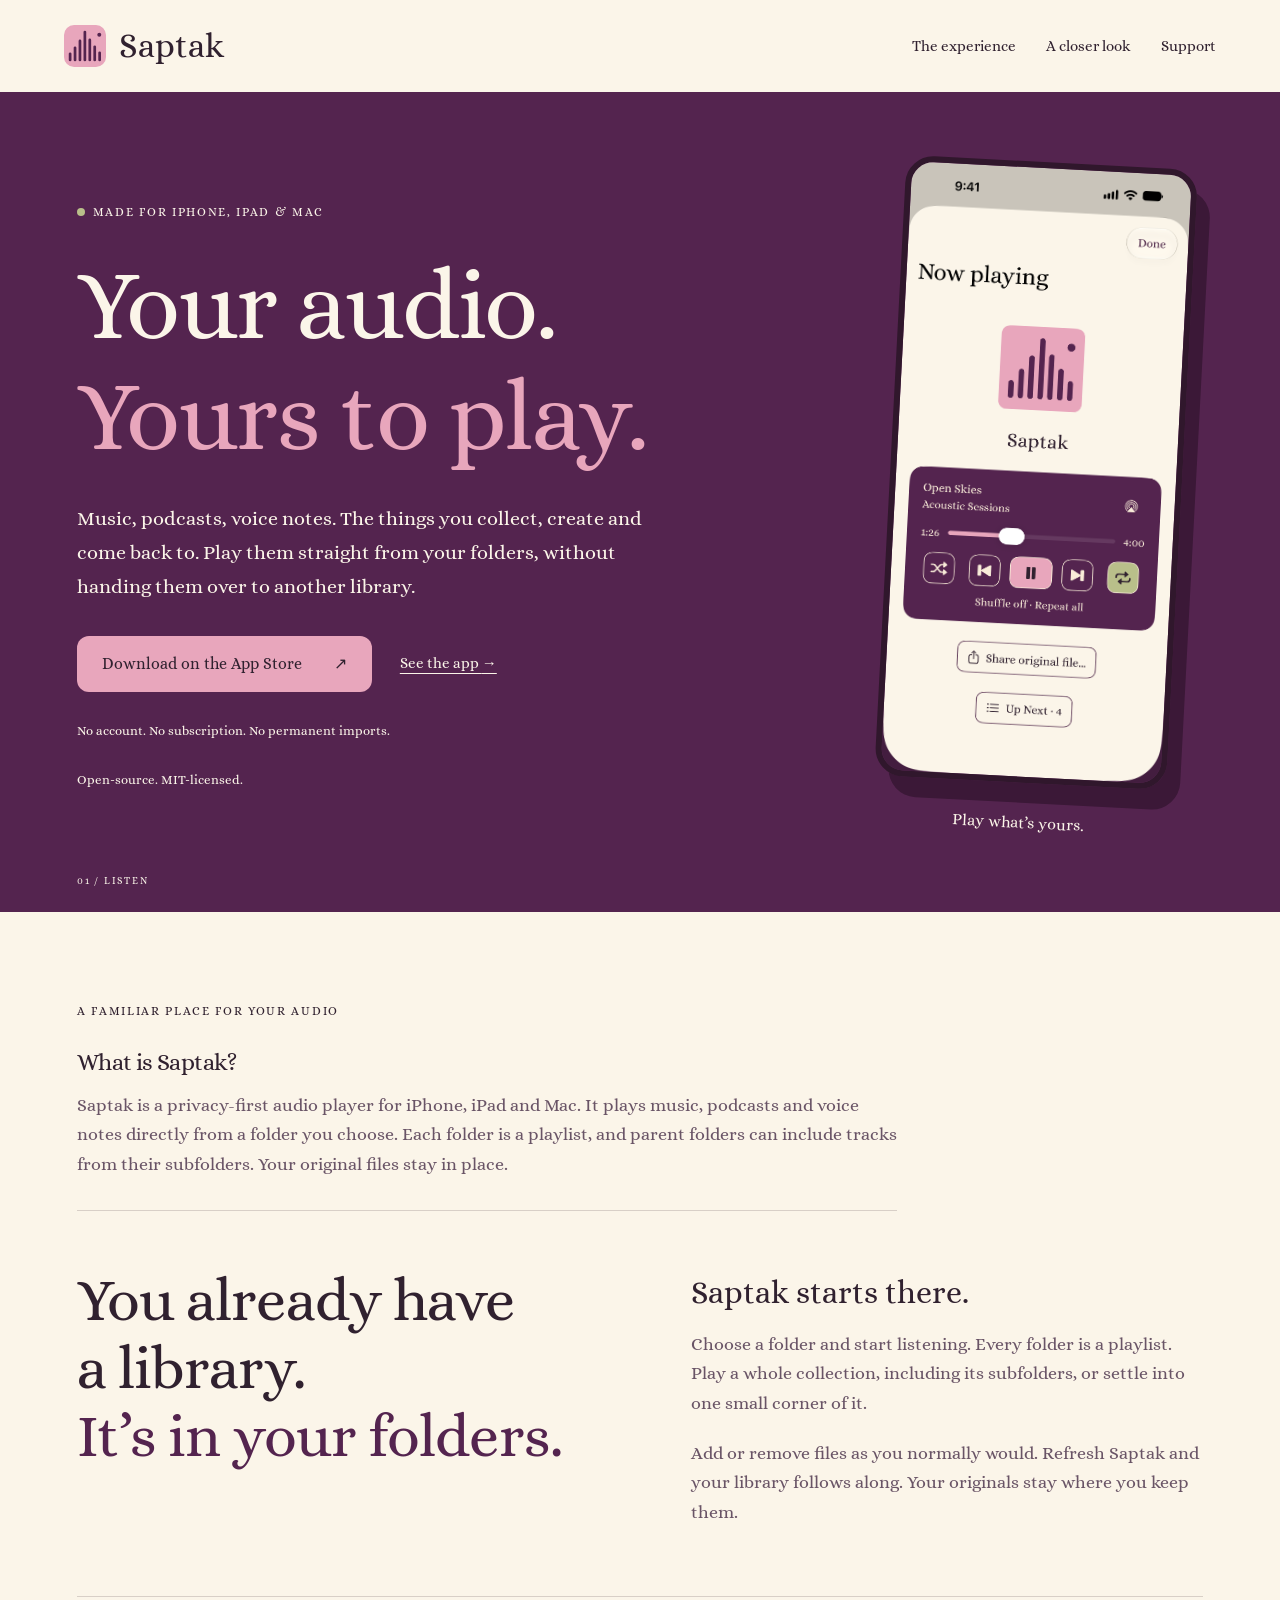
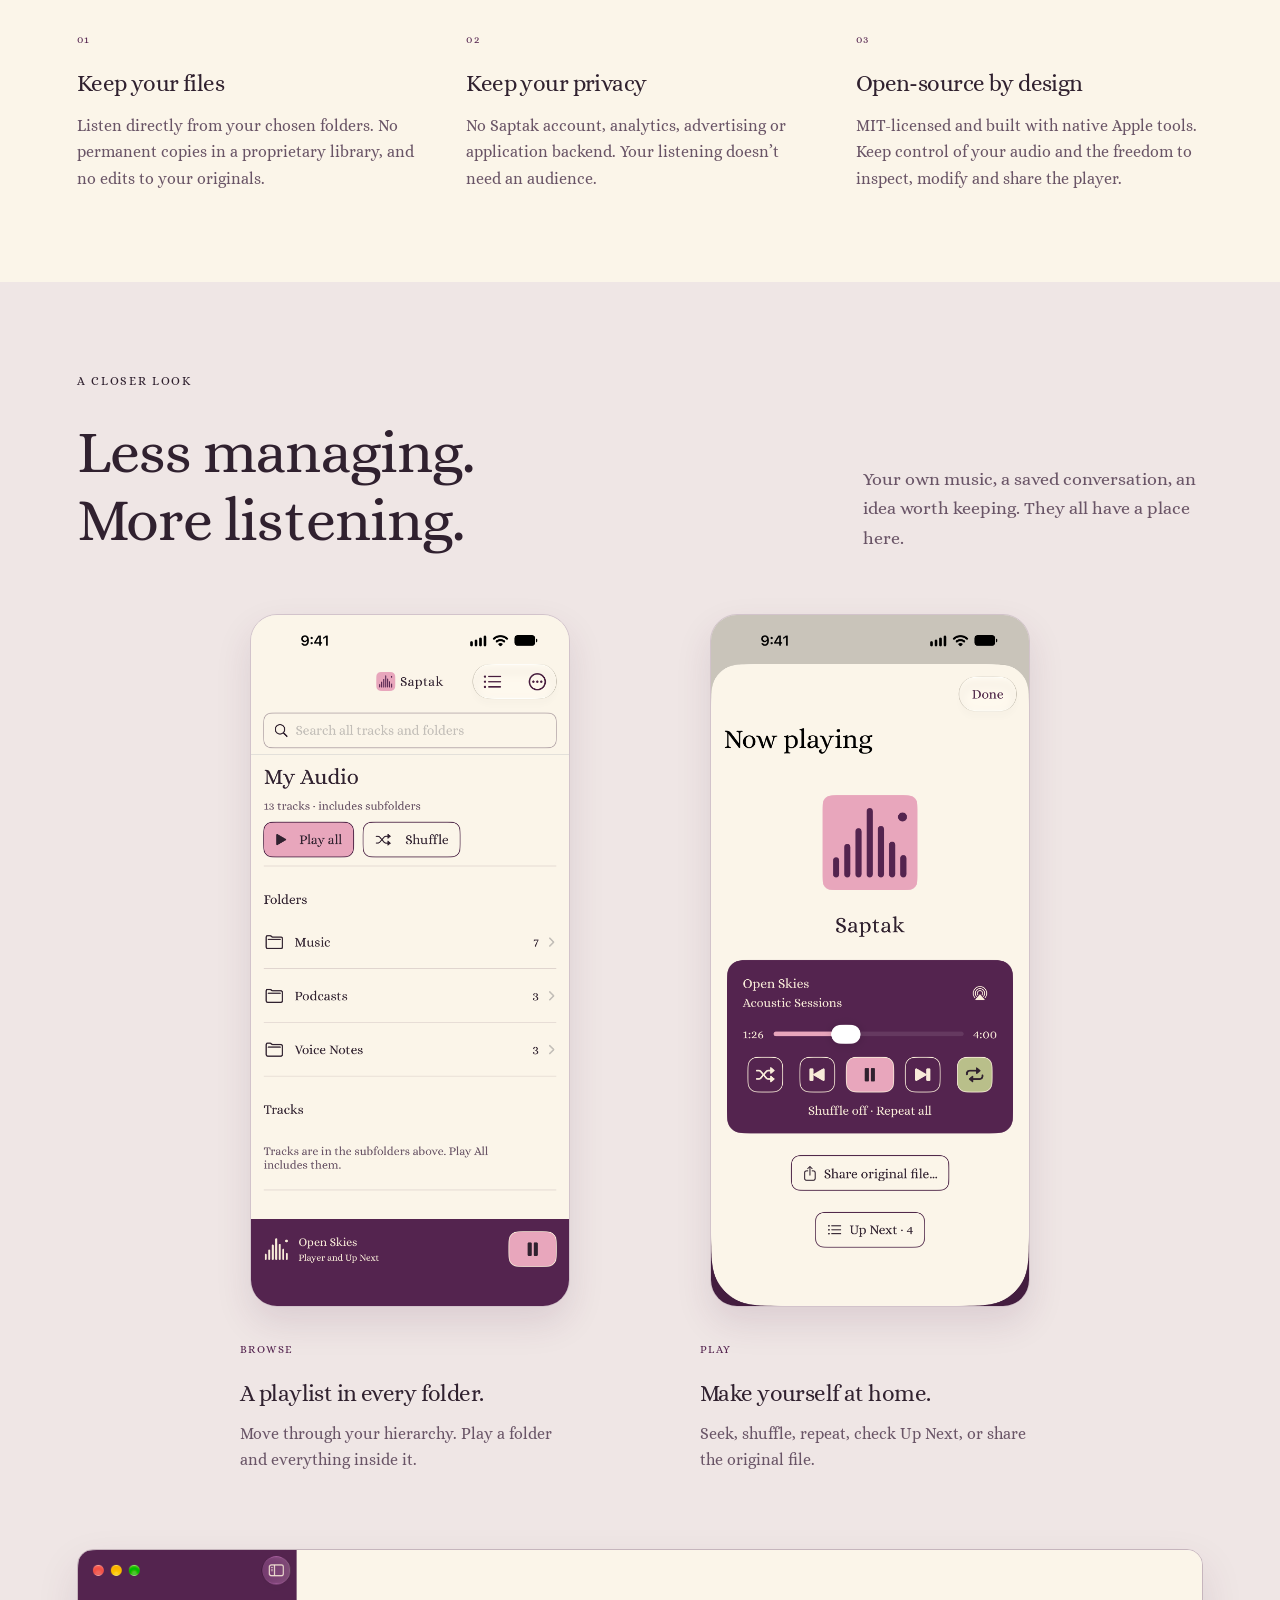
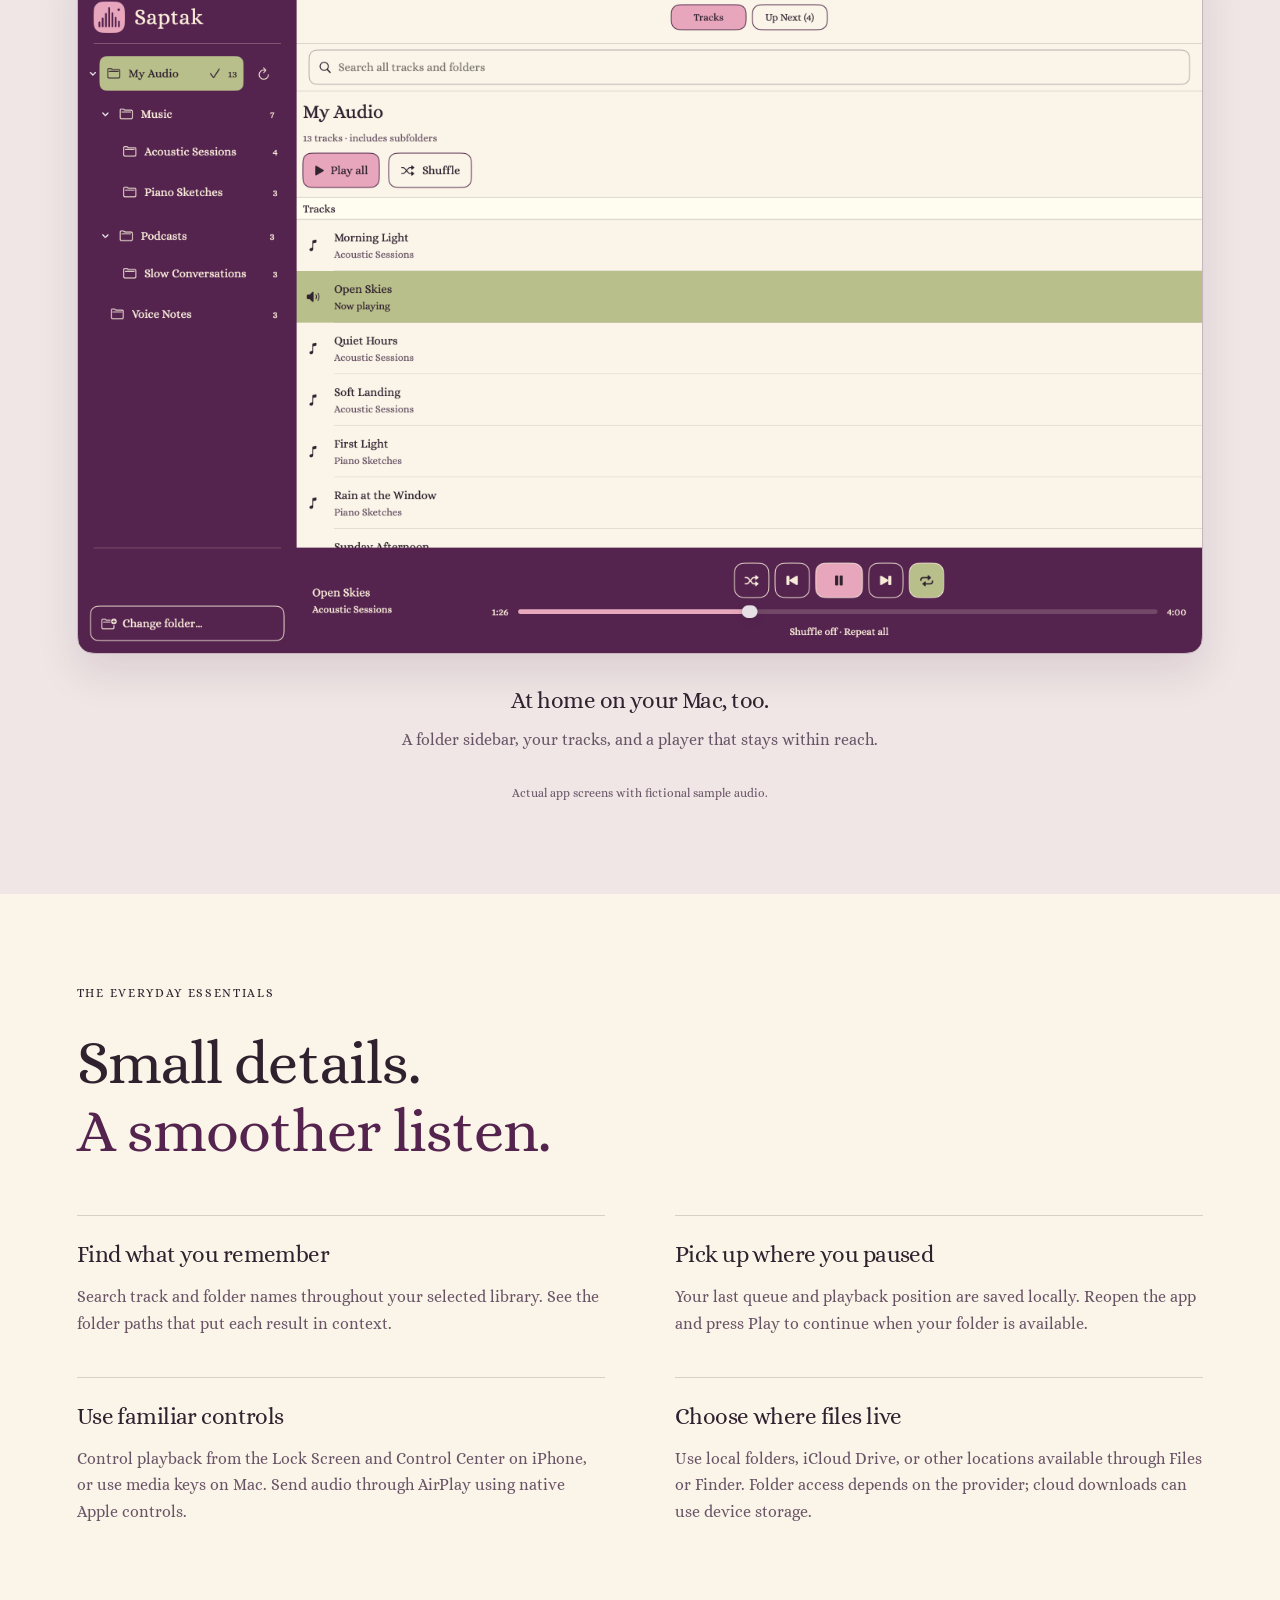
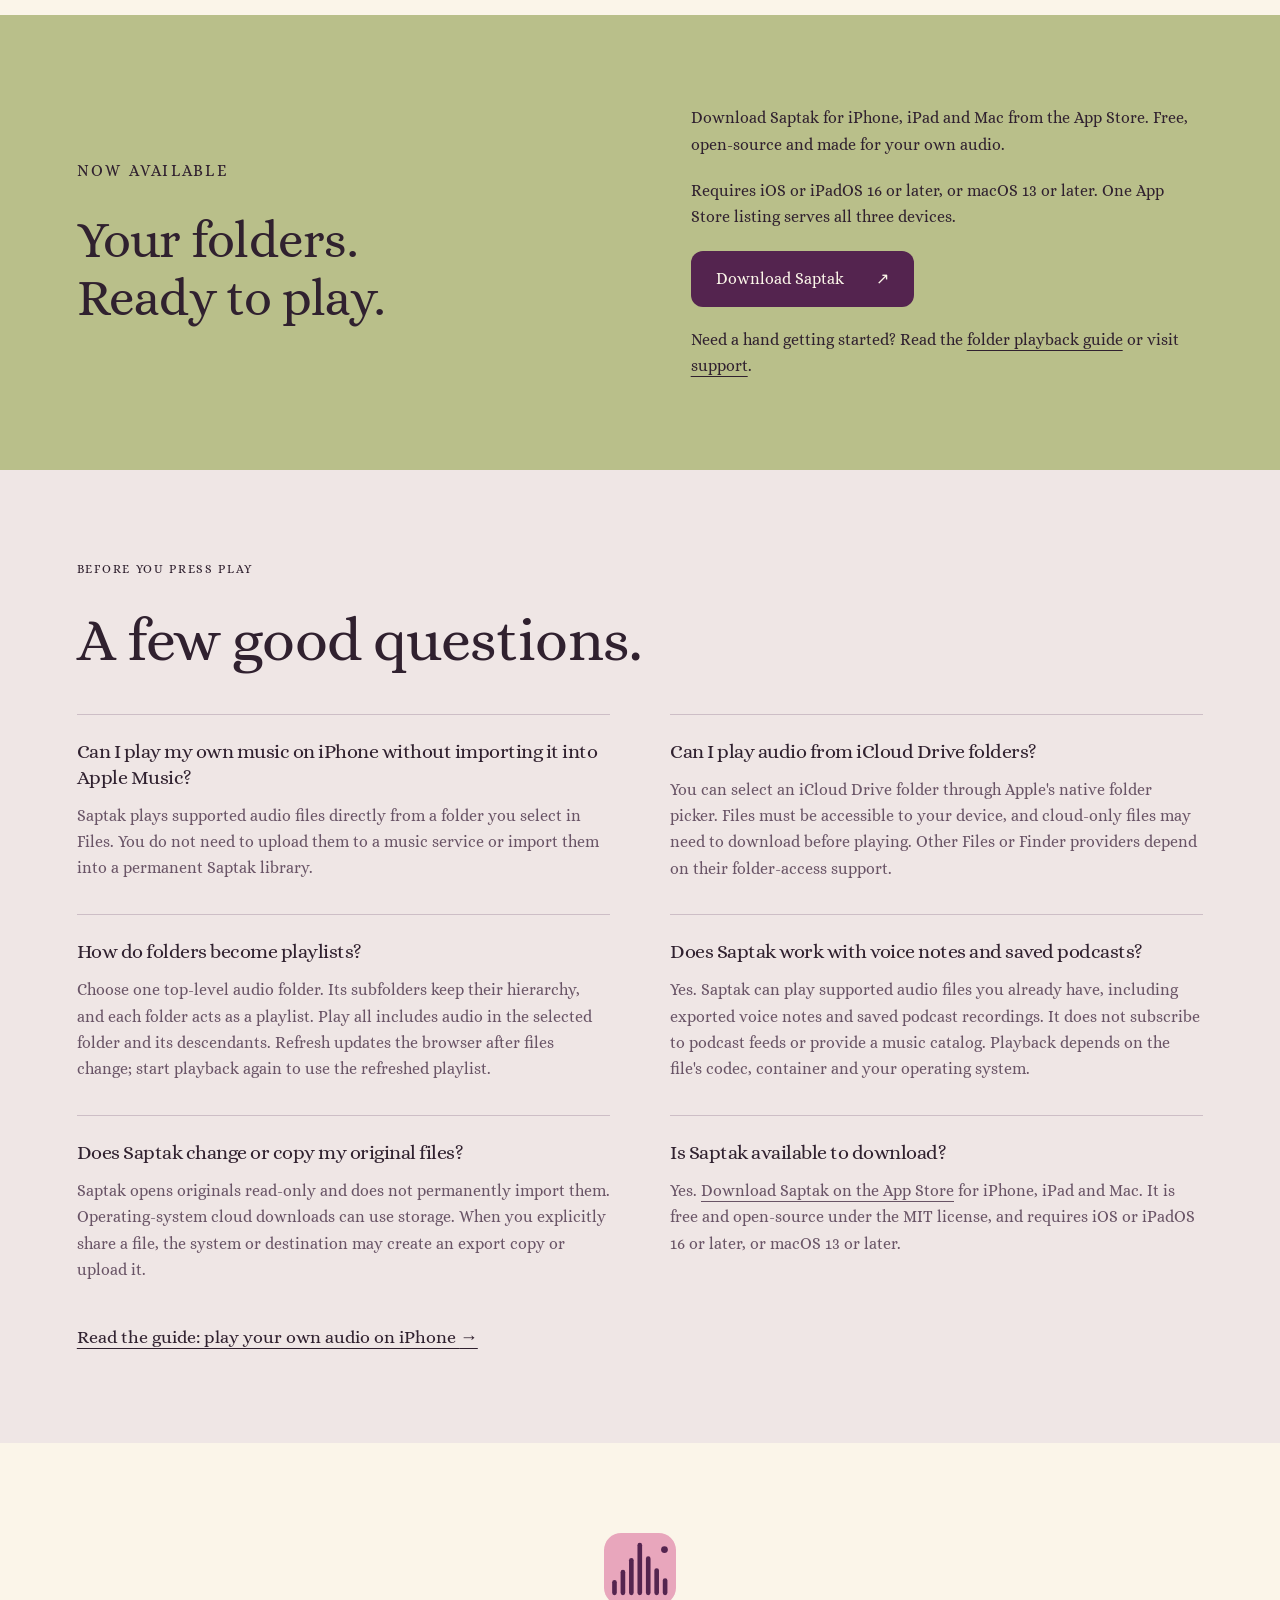
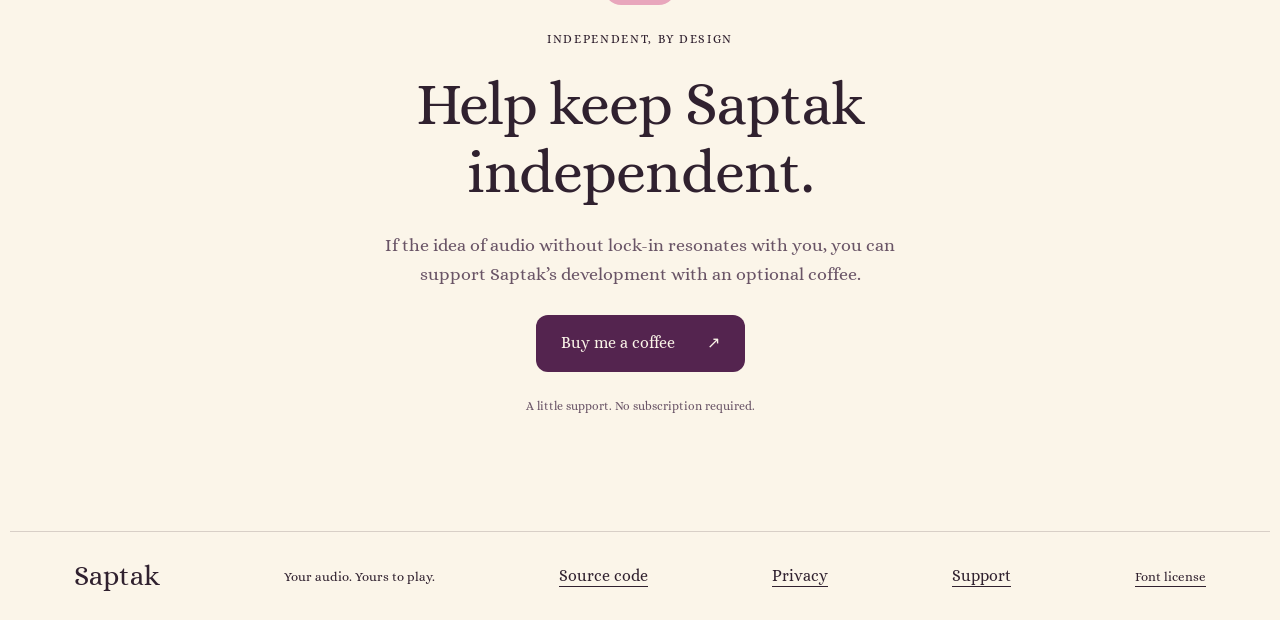
==== commit 95195ea2: "Publish App Store download links for Saptak 0.1.0" ====
--- a/site/index.html
+++ b/site/index.html
@@ -20,7 +20,7 @@
     "name": "Saptak",
     "description": "A privacy-first audio player for iPhone, iPad and Mac that plays user-owned audio directly from selected folders. Every folder is a playlist, including its subfolders.",
     "applicationCategory": "MultimediaApplication",
-    "operatingSystem": "iOS 16 or later; macOS 13 or later",
+    "operatingSystem": "iOS 16 or later; iPadOS 16 or later; macOS 13 or later",
     "license": "https://opensource.org/license/mit",
     "featureList": [
         "Folder-based playlists with recursive playback",
@@ -31,7 +31,16 @@
         "Original-file sharing"
     ],
     "url": "https://gogrinimish.github.io/Saptak/",
-    "codeRepository": "https://github.com/gogrinimish/Saptak"
+    "codeRepository": "https://github.com/gogrinimish/Saptak",
+    "softwareVersion": "0.1.0",
+    "downloadUrl": "https://apps.apple.com/us/app/saptak/id6826395063",
+    "installUrl": "https://apps.apple.com/us/app/saptak/id6826395063",
+    "offers": {
+        "@type": "Offer",
+        "price": "0",
+        "priceCurrency": "USD",
+        "url": "https://apps.apple.com/us/app/saptak/id6826395063"
+    }
 }
     </script>
 <link rel="canonical" href="https://gogrinimish.github.io/Saptak/">
@@ -48,7 +57,7 @@
                 <p class="eyebrow"><span class="status-dot" aria-hidden="true"></span>Made for iPhone, iPad &amp; Mac</p>
                 <h1 id="hero-title">Your audio.<br><em>Yours to play.</em></h1>
                 <p class="lead">Music, podcasts, voice notes. The things you collect, create and come back to. Play them straight from your folders, without handing them over to another library.</p>
-                <div class="actions"><a class="button rose" href="#screenshots">Meet Saptak <span aria-hidden="true">↗</span></a><a class="text-link" href="#availability">About the beta <span aria-hidden="true">→</span></a></div>
+                <div class="actions"><a class="button rose" href="https://apps.apple.com/us/app/saptak/id6826395063">Download on the App Store <span aria-hidden="true">↗</span></a><a class="text-link" href="#screenshots">See the app <span aria-hidden="true">→</span></a></div>
                 <p class="hero-note">No account. No subscription. No permanent imports.</p>
                 <p class="hero-note">Open-source. MIT-licensed.</p>
             </div>
@@ -65,20 +74,20 @@
             <div class="section-heading"><div><p class="eyebrow">A closer look</p><h2 id="screens-title">Less managing.<br><em>More listening.</em></h2></div><p>Your own music, a saved conversation, an idea worth keeping. They all have a place here.</p></div>
             <div class="phone-grid"><figure><a href="assets/iphone-library.png" aria-label="View the full iPhone folder browser screenshot"><img loading="lazy" src="assets/iphone-library.png" width="1206" height="2622" alt="Saptak folder browser with Music, Podcasts and Voice Notes, plus Play all and Shuffle"></a><figcaption><span class="step">BROWSE</span><h3>A playlist in every folder.</h3><p>Move through your hierarchy. Play a folder and everything inside it.</p></figcaption></figure><figure><a href="assets/iphone-player.png" aria-label="View the full iPhone player screenshot"><img loading="lazy" src="assets/iphone-player.png" width="1206" height="2622" alt="Now playing in Saptak, with playback progress, repeat all, AirPlay and original-file sharing"></a><figcaption><span class="step">PLAY</span><h3>Make yourself at home.</h3><p>Seek, shuffle, repeat, check Up Next, or share the original file.</p></figcaption></figure></div>
             <figure class="mac-shot"><a href="assets/mac-library.png" aria-label="View the full Mac screenshot"><img loading="lazy" src="assets/mac-library.png" width="2880" height="1800" alt="Saptak on Mac with nested music and podcast folders, track search, Up Next and playback controls"></a><figcaption><h3>At home on your Mac, too.</h3><p>A folder sidebar, your tracks, and a player that stays within reach.</p></figcaption></figure>
-            <p class="caption-note">Actual app screens with fictional sample audio. Interface may change during development.</p>
+            <p class="caption-note">Actual app screens with fictional sample audio.</p>
         </section>
         <section class="details section-pad" aria-labelledby="details-title"><p class="eyebrow">The everyday essentials</p><h2 id="details-title">Small details.<br><em>A smoother listen.</em></h2><div class="feature-grid"><article><h3>Find what you remember</h3><p>Search track and folder names throughout your selected library. See the folder paths that put each result in context.</p></article><article><h3>Pick up where you paused</h3><p>Your last queue and playback position are saved locally. Reopen the app and press Play to continue when your folder is available.</p></article><article><h3>Use familiar controls</h3><p>Control playback from the Lock Screen and Control Center on iPhone, or use media keys on Mac. Send audio through AirPlay using native Apple controls.</p></article><article><h3>Choose where files live</h3><p>Use local folders, iCloud Drive, or other locations available through Files or Finder. Folder access depends on the provider; cloud downloads can use device storage.</p></article></div></section>
-        <section class="availability section-pad" id="availability" aria-labelledby="availability-title"><div><p class="eyebrow">Still taking shape</p><h2 id="availability-title">Built with care.<br><em>Tested by listening.</em></h2></div><div><p>Saptak is in development, with beta testing through Apple TestFlight. A public download isn’t available yet.</p><p>Designed for iOS 16 or later and macOS 13 or later. Saptak is open-source under the MIT license.</p><p>Already testing? Send feedback through TestFlight. Please keep private audio and personal file details out of screenshots you share.</p></div></section>
+        <section class="availability section-pad" id="availability" aria-labelledby="availability-title"><div><p class="eyebrow">Now available</p><h2 id="availability-title">Your folders.<br><em>Ready to play.</em></h2></div><div><p>Download Saptak for iPhone, iPad and Mac from the App Store. Free, open-source and made for your own audio.</p><p>Requires iOS or iPadOS 16 or later, or macOS 13 or later. One App Store listing serves all three devices.</p><p><a class="button plum" href="https://apps.apple.com/us/app/saptak/id6826395063">Download Saptak <span aria-hidden="true">↗</span></a></p><p>Need a hand getting started? Read the <a href="guides/play-your-own-audio-on-iphone.html">folder playback guide</a> or visit <a href="support.html">support</a>.</p></div></section>
         <section class="questions section-pad" id="questions" aria-labelledby="questions-title">
             <p class="eyebrow">Before you press Play</p>
             <h2 id="questions-title">A few good questions.</h2>
             <div class="answer-list">
-                <article><h3>Can I play my own music on iPhone without importing it into Apple Music?</h3><p>Saptak plays supported audio files directly from a folder you select in Files. You do not need to upload them to a music service or import them into a permanent Saptak library. The app is currently in beta; a public download is not available yet.</p></article>
+                <article><h3>Can I play my own music on iPhone without importing it into Apple Music?</h3><p>Saptak plays supported audio files directly from a folder you select in Files. You do not need to upload them to a music service or import them into a permanent Saptak library.</p></article>
                 <article><h3>Can I play audio from iCloud Drive folders?</h3><p>You can select an iCloud Drive folder through Apple's native folder picker. Files must be accessible to your device, and cloud-only files may need to download before playing. Other Files or Finder providers depend on their folder-access support.</p></article>
                 <article><h3>How do folders become playlists?</h3><p>Choose one top-level audio folder. Its subfolders keep their hierarchy, and each folder acts as a playlist. Play all includes audio in the selected folder and its descendants. Refresh updates the browser after files change; start playback again to use the refreshed playlist.</p></article>
                 <article><h3>Does Saptak work with voice notes and saved podcasts?</h3><p>Yes. Saptak can play supported audio files you already have, including exported voice notes and saved podcast recordings. It does not subscribe to podcast feeds or provide a music catalog. Playback depends on the file's codec, container and your operating system.</p></article>
                 <article><h3>Does Saptak change or copy my original files?</h3><p>Saptak opens originals read-only and does not permanently import them. Operating-system cloud downloads can use storage. When you explicitly share a file, the system or destination may create an export copy or upload it.</p></article>
-                <article><h3>Is Saptak available to download?</h3><p>Saptak is in development with testing through TestFlight. There is no public App Store or beta signup link yet. It is designed for iOS 16 or later and macOS 13 or later; Saptak is open-source under the MIT license.</p></article>
+                <article><h3>Is Saptak available to download?</h3><p>Yes. <a href="https://apps.apple.com/us/app/saptak/id6826395063">Download Saptak on the App Store</a> for iPhone, iPad and Mac. It is free and open-source under the MIT license, and requires iOS or iPadOS 16 or later, or macOS 13 or later.</p></article>
             </div>
             <p class="guide-link"><a href="guides/play-your-own-audio-on-iphone.html">Read the guide: play your own audio on iPhone <span aria-hidden="true">→</span></a></p>
         </section>
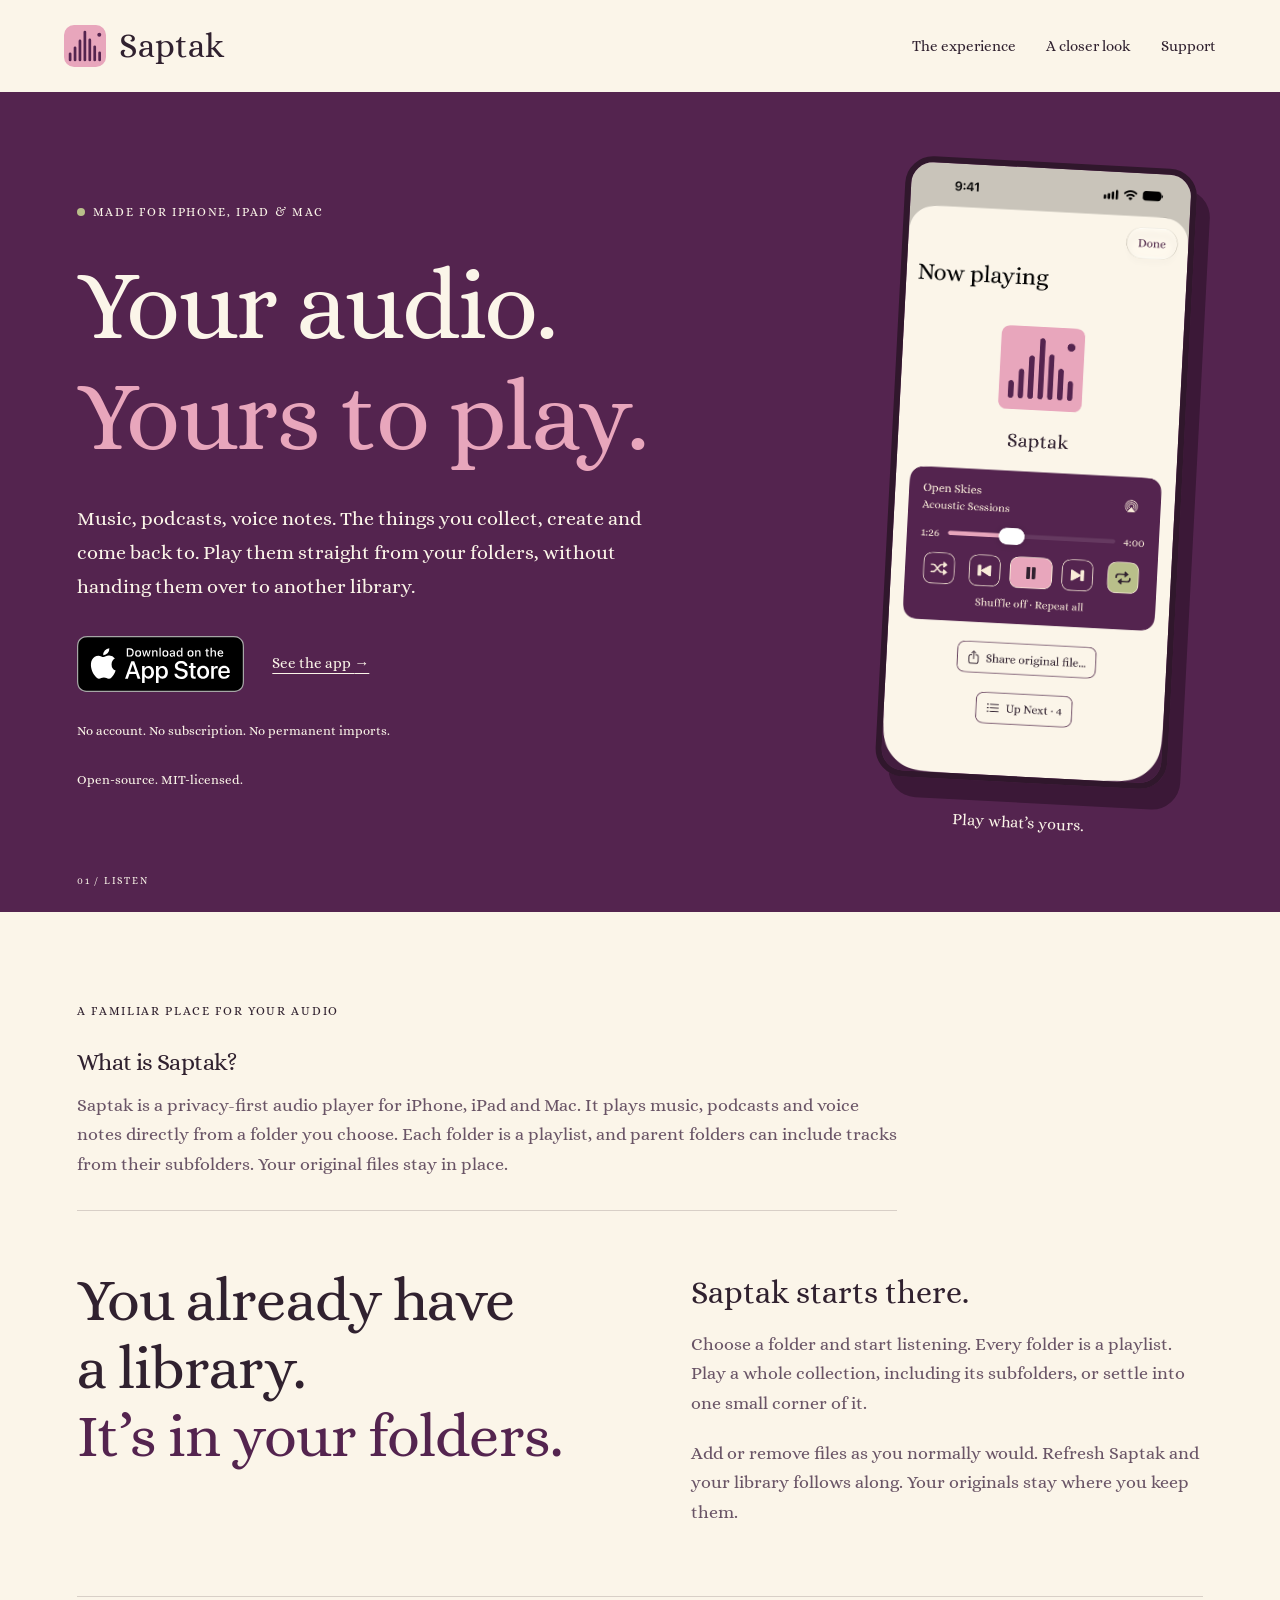
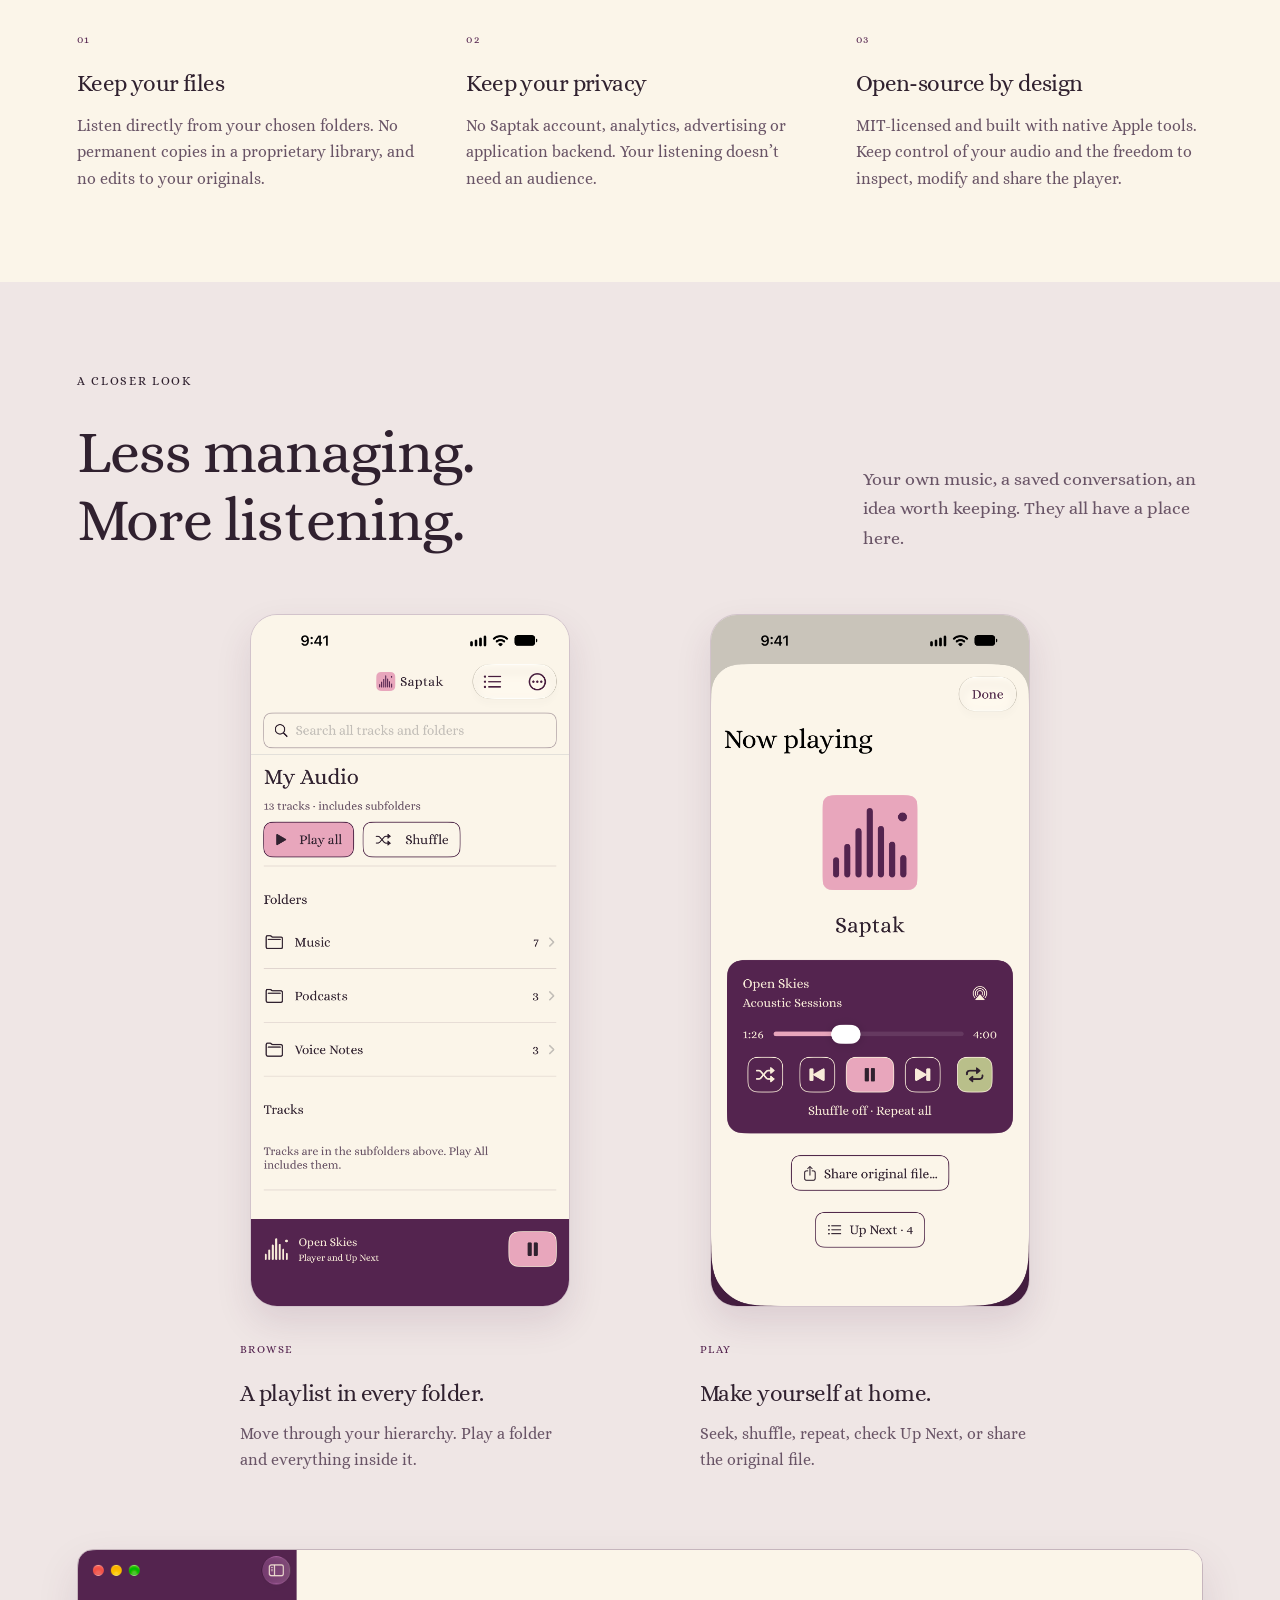
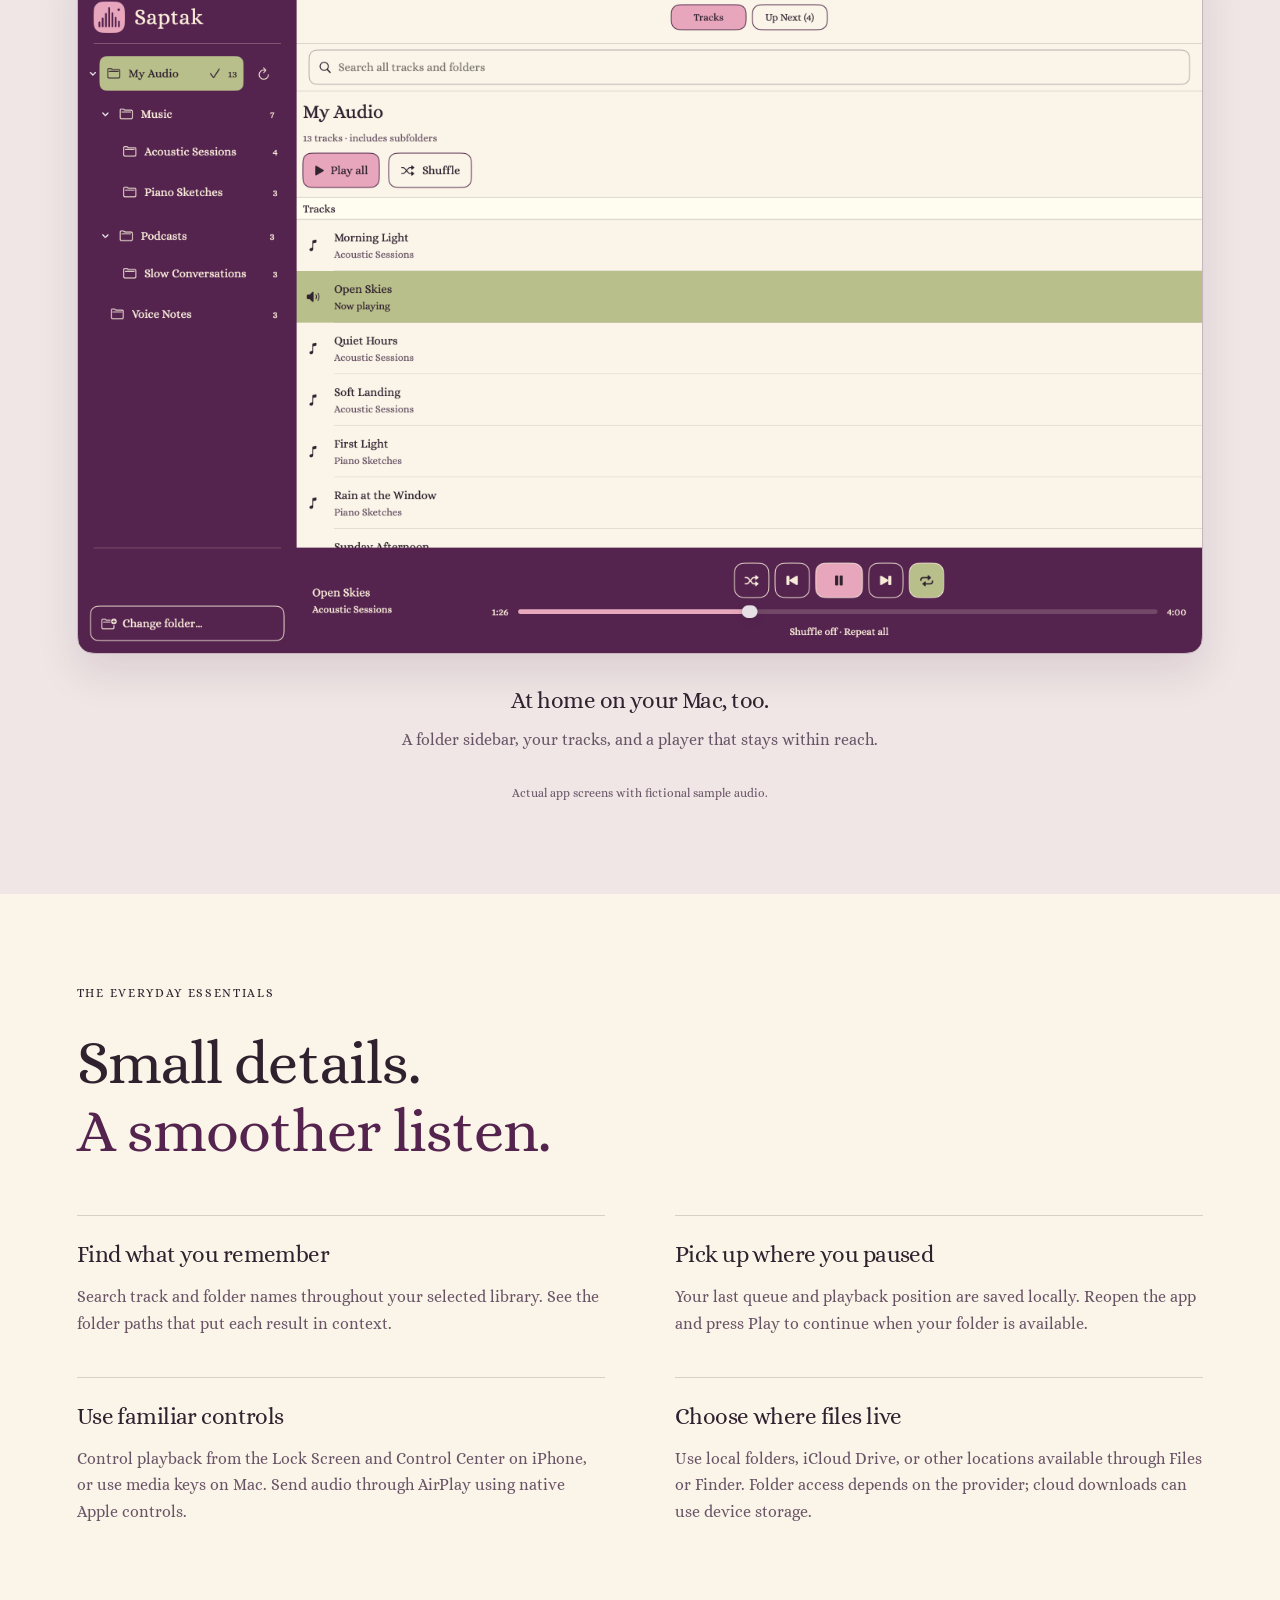
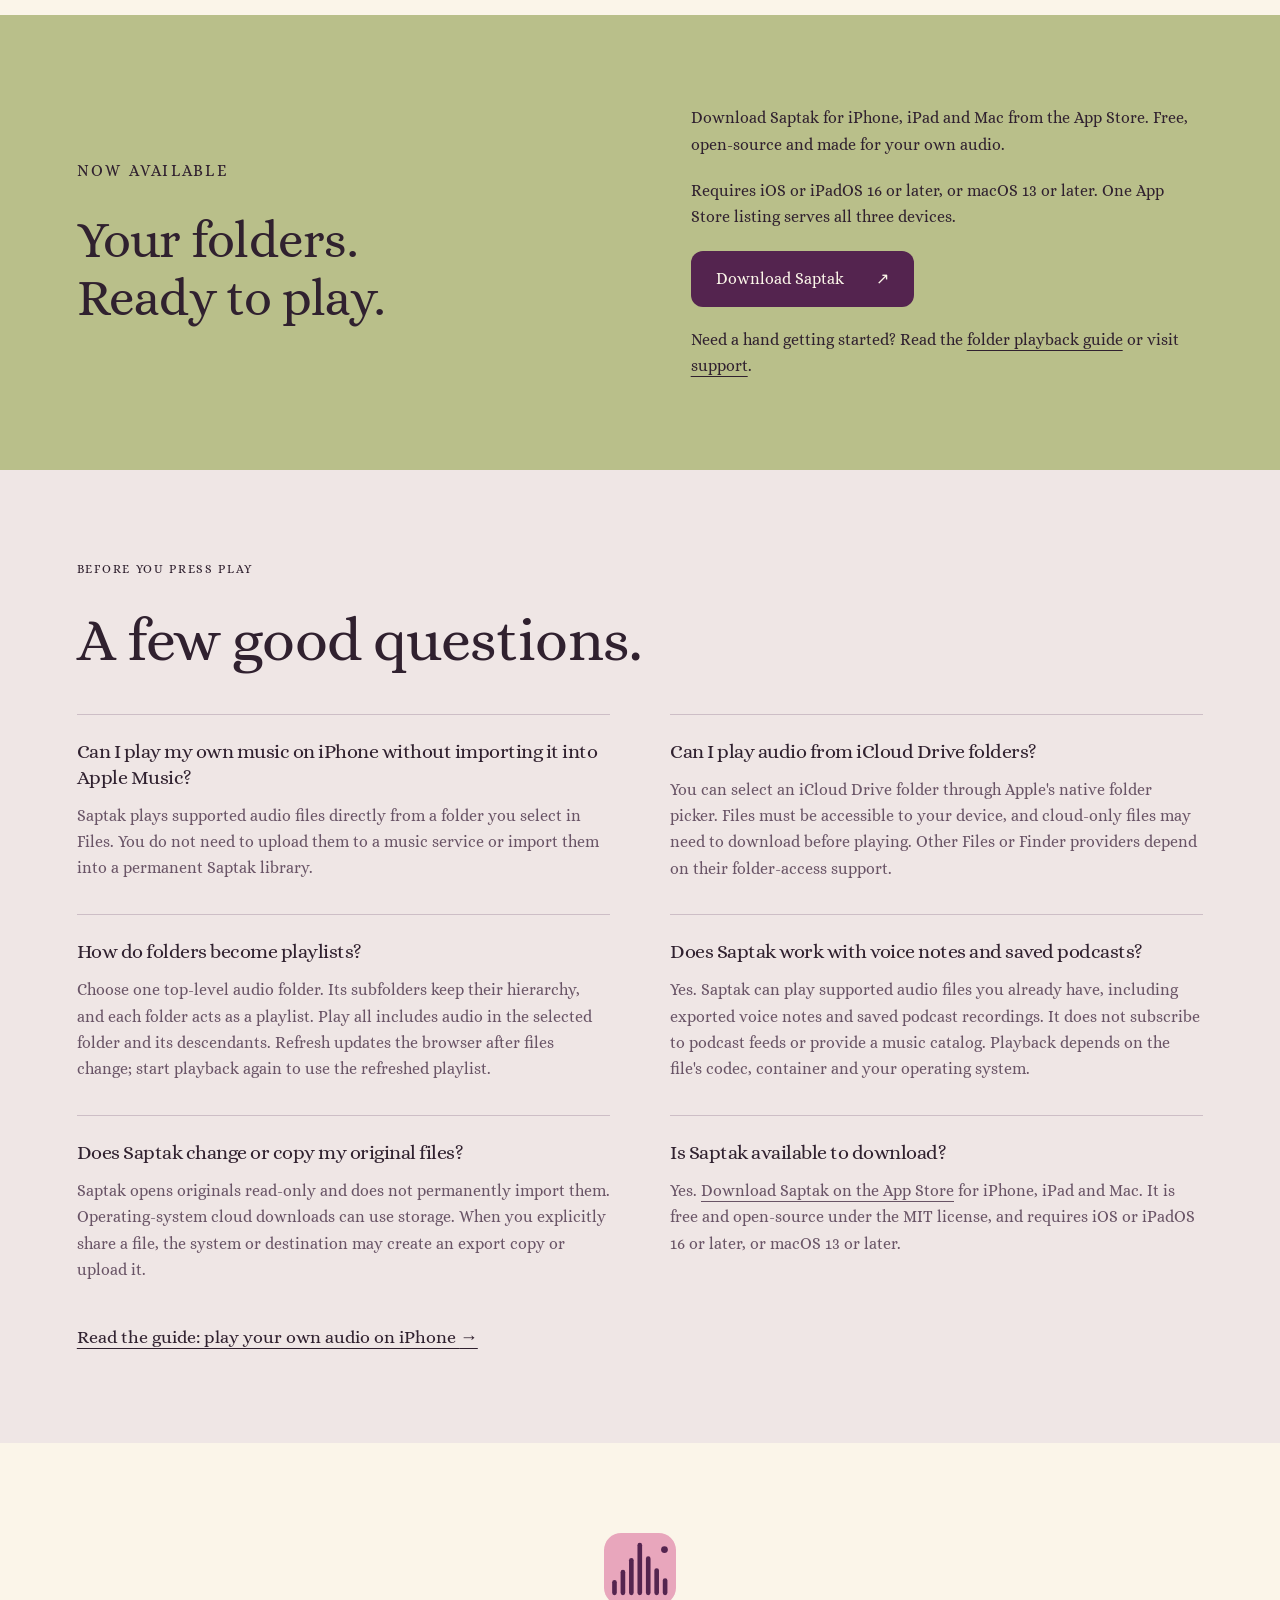
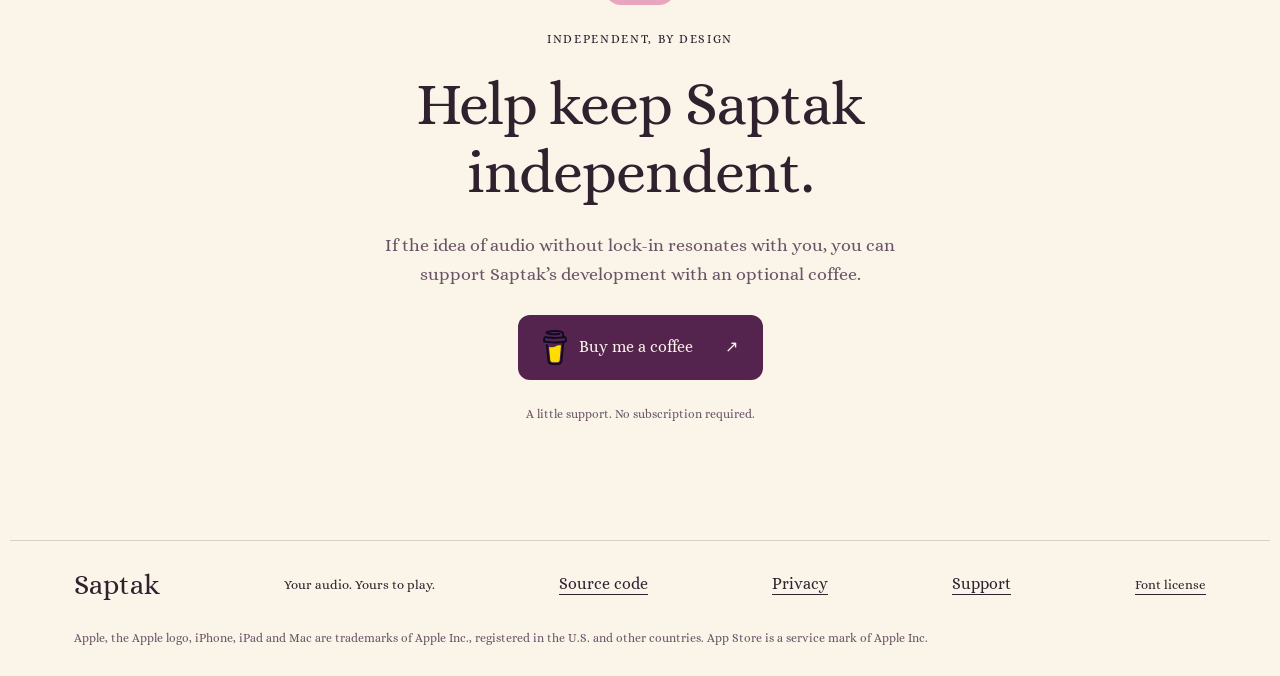
==== commit 87ced75a: "Add official website logos and branded social previews" ====
--- a/site/index.html
+++ b/site/index.html
@@ -9,7 +9,7 @@
     <meta property="og:description" content="Your audio. Yours to play. An open-source player for music, podcasts and voice notes on iPhone, iPad and Mac.">
     <meta property="og:type" content="website">
     <meta property="og:url" content="https://gogrinimish.github.io/Saptak/">
-    <meta property="og:image" content="https://gogrinimish.github.io/Saptak/assets/mac-library.png">
+    <meta property="og:image" content="https://gogrinimish.github.io/Saptak/assets/saptak-share.png">
     <link rel="icon" href="assets/icon.svg" type="image/svg+xml">
     <link rel="stylesheet" href="styles.css">
     <title>Saptak — Play Your Own Audio on iPhone, iPad &amp; Mac</title>
@@ -40,10 +40,25 @@
         "price": "0",
         "priceCurrency": "USD",
         "url": "https://apps.apple.com/us/app/saptak/id6826395063"
-    }
+    },
+    "@id": "https://gogrinimish.github.io/Saptak/#saptak",
+    "sameAs": [
+        "https://apps.apple.com/us/app/saptak/id6826395063",
+        "https://github.com/gogrinimish/Saptak"
+    ],
+    "image": "https://gogrinimish.github.io/Saptak/assets/saptak-share.png"
 }
     </script>
 <link rel="canonical" href="https://gogrinimish.github.io/Saptak/">
+
+    <meta property="og:site_name" content="Saptak">
+    <meta property="og:image:width" content="1200">
+    <meta property="og:image:height" content="630">
+    <meta property="og:image:type" content="image/png">
+    <meta property="og:image:alt" content="Saptak. Your audio. Yours to play. An open-source audio player.">
+    <meta name="twitter:card" content="summary_large_image">
+    <meta name="twitter:image" content="https://gogrinimish.github.io/Saptak/assets/saptak-share.png">
+    <meta name="twitter:image:alt" content="Saptak. Your audio. Yours to play. An open-source audio player.">
 </head>
 <body>
     <a class="skip" href="#main">Skip to content</a>
@@ -57,7 +72,7 @@
                 <p class="eyebrow"><span class="status-dot" aria-hidden="true"></span>Made for iPhone, iPad &amp; Mac</p>
                 <h1 id="hero-title">Your audio.<br><em>Yours to play.</em></h1>
                 <p class="lead">Music, podcasts, voice notes. The things you collect, create and come back to. Play them straight from your folders, without handing them over to another library.</p>
-                <div class="actions"><a class="button rose" href="https://apps.apple.com/us/app/saptak/id6826395063">Download on the App Store <span aria-hidden="true">↗</span></a><a class="text-link" href="#screenshots">See the app <span aria-hidden="true">→</span></a></div>
+                <div class="actions"><a class="app-store-badge" href="https://apps.apple.com/us/app/saptak/id6826395063"><img src="assets/app-store-badge.svg" width="168" height="56" alt="Download Saptak on the App Store for iPhone, iPad and Mac"></a><a class="text-link" href="#screenshots">See the app <span aria-hidden="true">→</span></a></div>
                 <p class="hero-note">No account. No subscription. No permanent imports.</p>
                 <p class="hero-note">Open-source. MIT-licensed.</p>
             </div>
@@ -91,8 +106,8 @@
             </div>
             <p class="guide-link"><a href="guides/play-your-own-audio-on-iphone.html">Read the guide: play your own audio on iPhone <span aria-hidden="true">→</span></a></p>
         </section>
-        <section class="support section-pad" id="support" aria-labelledby="support-title"><img src="assets/icon.svg" width="72" height="72" alt=""><p class="eyebrow">Independent, by design</p><h2 id="support-title">Help keep Saptak<br><em>independent.</em></h2><p>If the idea of audio without lock-in resonates with you, you can support Saptak’s development with an optional coffee.</p><a class="button plum" href="https://www.buymeacoffee.com/HWRxT65O5I">Buy me a coffee <span aria-hidden="true">↗</span></a><p class="support-note">A little support. No subscription required.</p></section>
+        <section class="support section-pad" id="support" aria-labelledby="support-title"><img src="assets/icon.svg" width="72" height="72" alt=""><p class="eyebrow">Independent, by design</p><h2 id="support-title">Help keep Saptak<br><em>independent.</em></h2><p>If the idea of audio without lock-in resonates with you, you can support Saptak’s development with an optional coffee.</p><a class="button plum" href="https://www.buymeacoffee.com/HWRxT65O5I"><span class="button-label"><img class="coffee-logo" src="assets/buy-me-a-coffee.svg" width="24" height="35" alt="" aria-hidden="true">Buy me a coffee</span><span aria-hidden="true">↗</span></a><p class="support-note">A little support. No subscription required.</p></section>
     </main>
-    <footer><a class="brand" href="./"><span>Saptak</span></a><p>Your audio. Yours to play.</p><a href="https://github.com/gogrinimish/Saptak">Source code</a><a href="privacy.html">Privacy</a><a href="support.html">Support</a><a href="assets/fonts/OFL.txt">Font license</a></footer>
+    <footer><a class="brand" href="./"><span>Saptak</span></a><p>Your audio. Yours to play.</p><a href="https://github.com/gogrinimish/Saptak">Source code</a><a href="privacy.html">Privacy</a><a href="support.html">Support</a><a href="assets/fonts/OFL.txt">Font license</a></footer><p class="brand-credits">Apple, the Apple logo, iPhone, iPad and Mac are trademarks of Apple Inc., registered in the U.S. and other countries. App Store is a service mark of Apple Inc.</p>
 </body>
 </html>
--- a/site/styles.css
+++ b/site/styles.css
@@ -10,3 +10,10 @@
 
 /* The selected family has one real weight. Preserve hierarchy through size and spacing. */
 h3,strong,b{font-weight:400}
+
+/* Official linked brand artwork is locally hosted and keeps its original colors. */
+.app-store-badge{display:inline-flex;align-items:center;padding:14px;margin:-14px;line-height:0;border-radius:12px;text-decoration:none}
+.app-store-badge img{display:block;height:56px;width:auto;max-width:100%}
+.button-label{display:inline-flex;align-items:center;gap:12px}
+.coffee-logo{display:block;width:24px;height:auto;flex-shrink:0}
+.brand-credits{max-width:1260px;margin:0 auto;padding:0 5% 28px;font-size:12px;color:var(--muted);line-height:1.6}
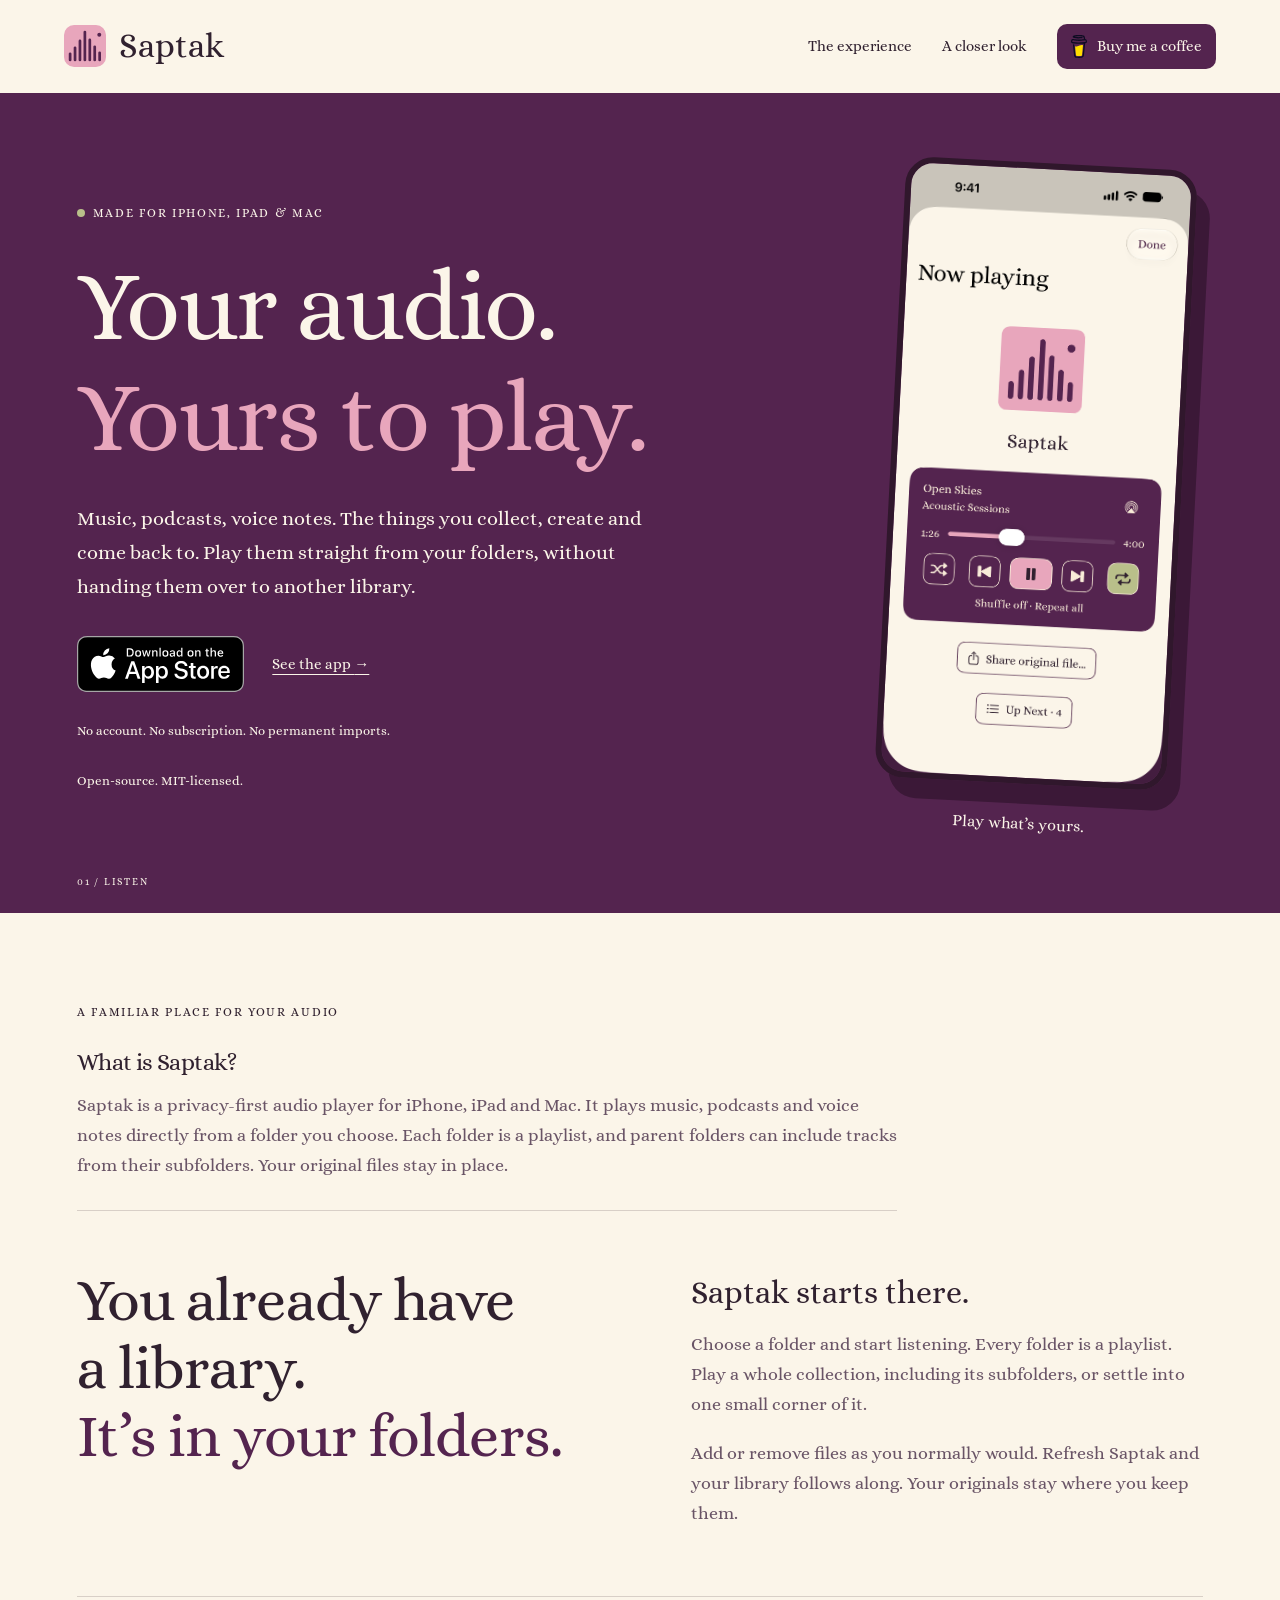
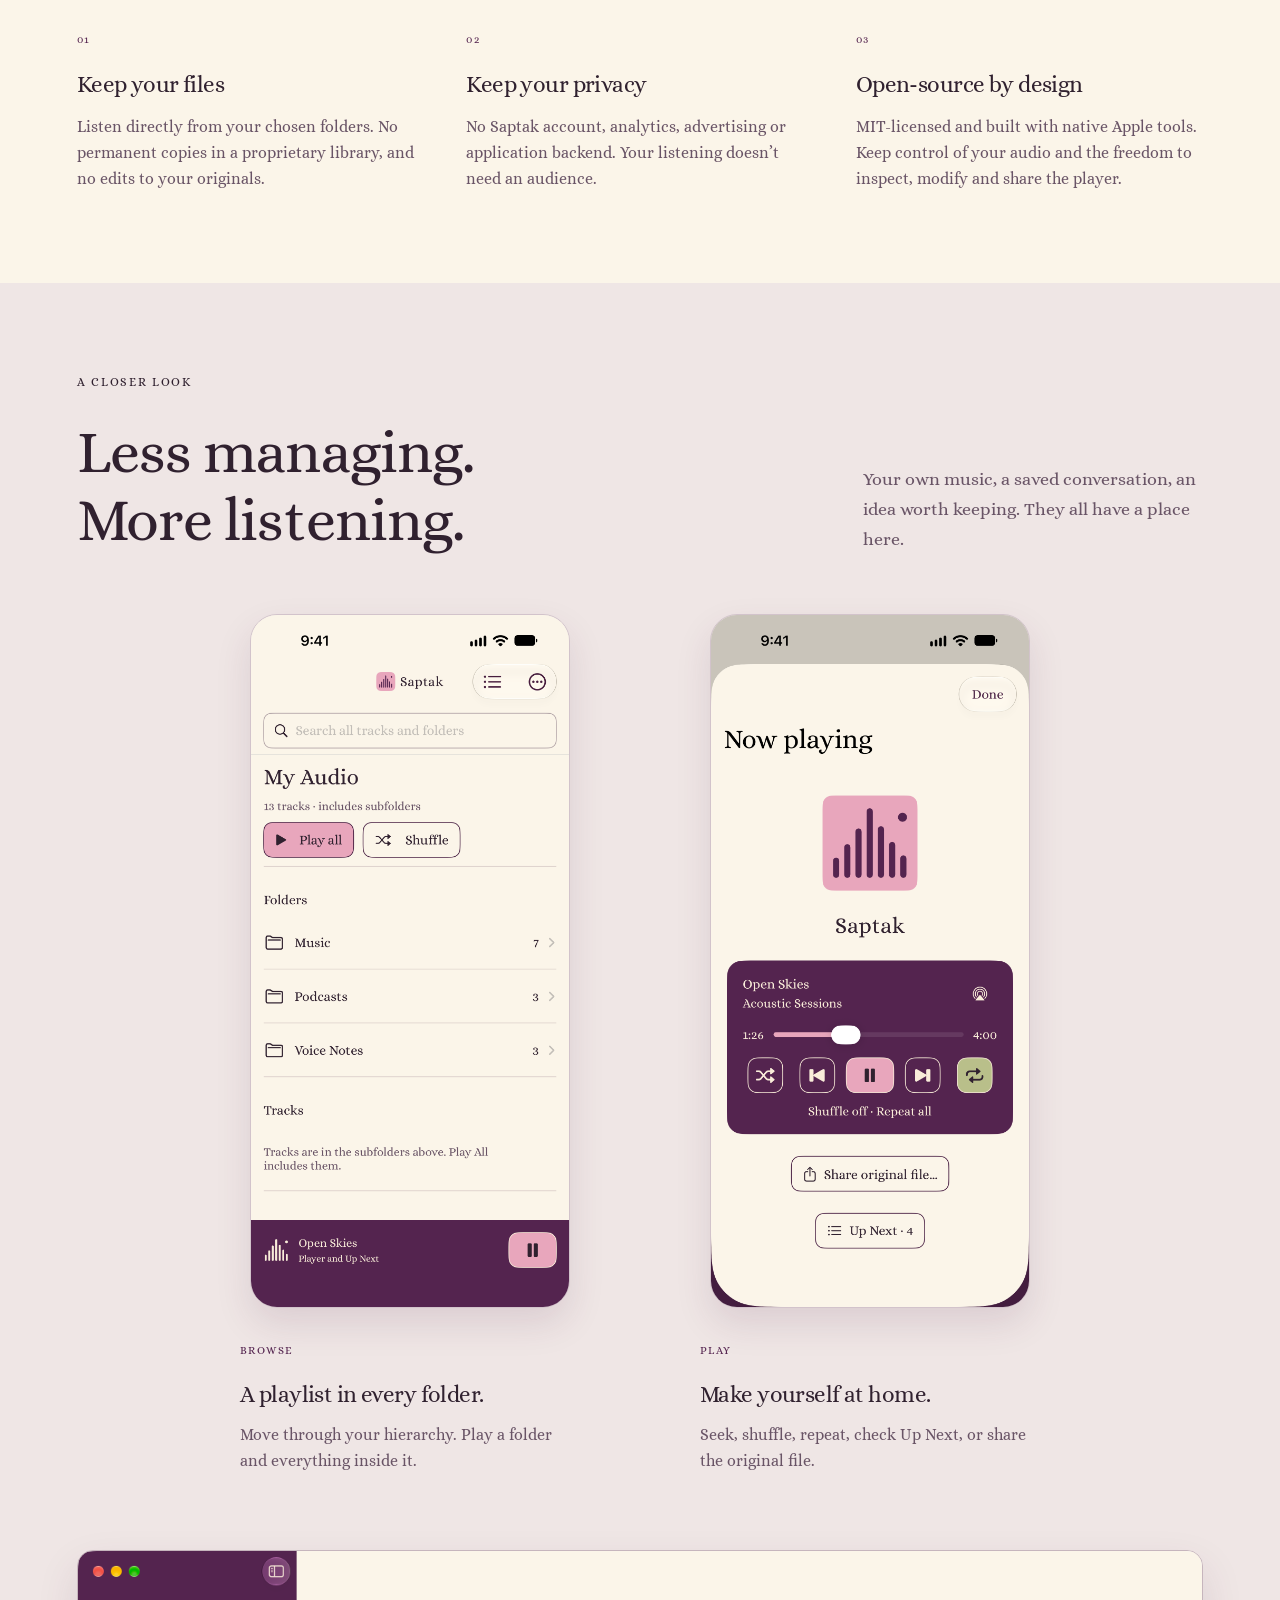
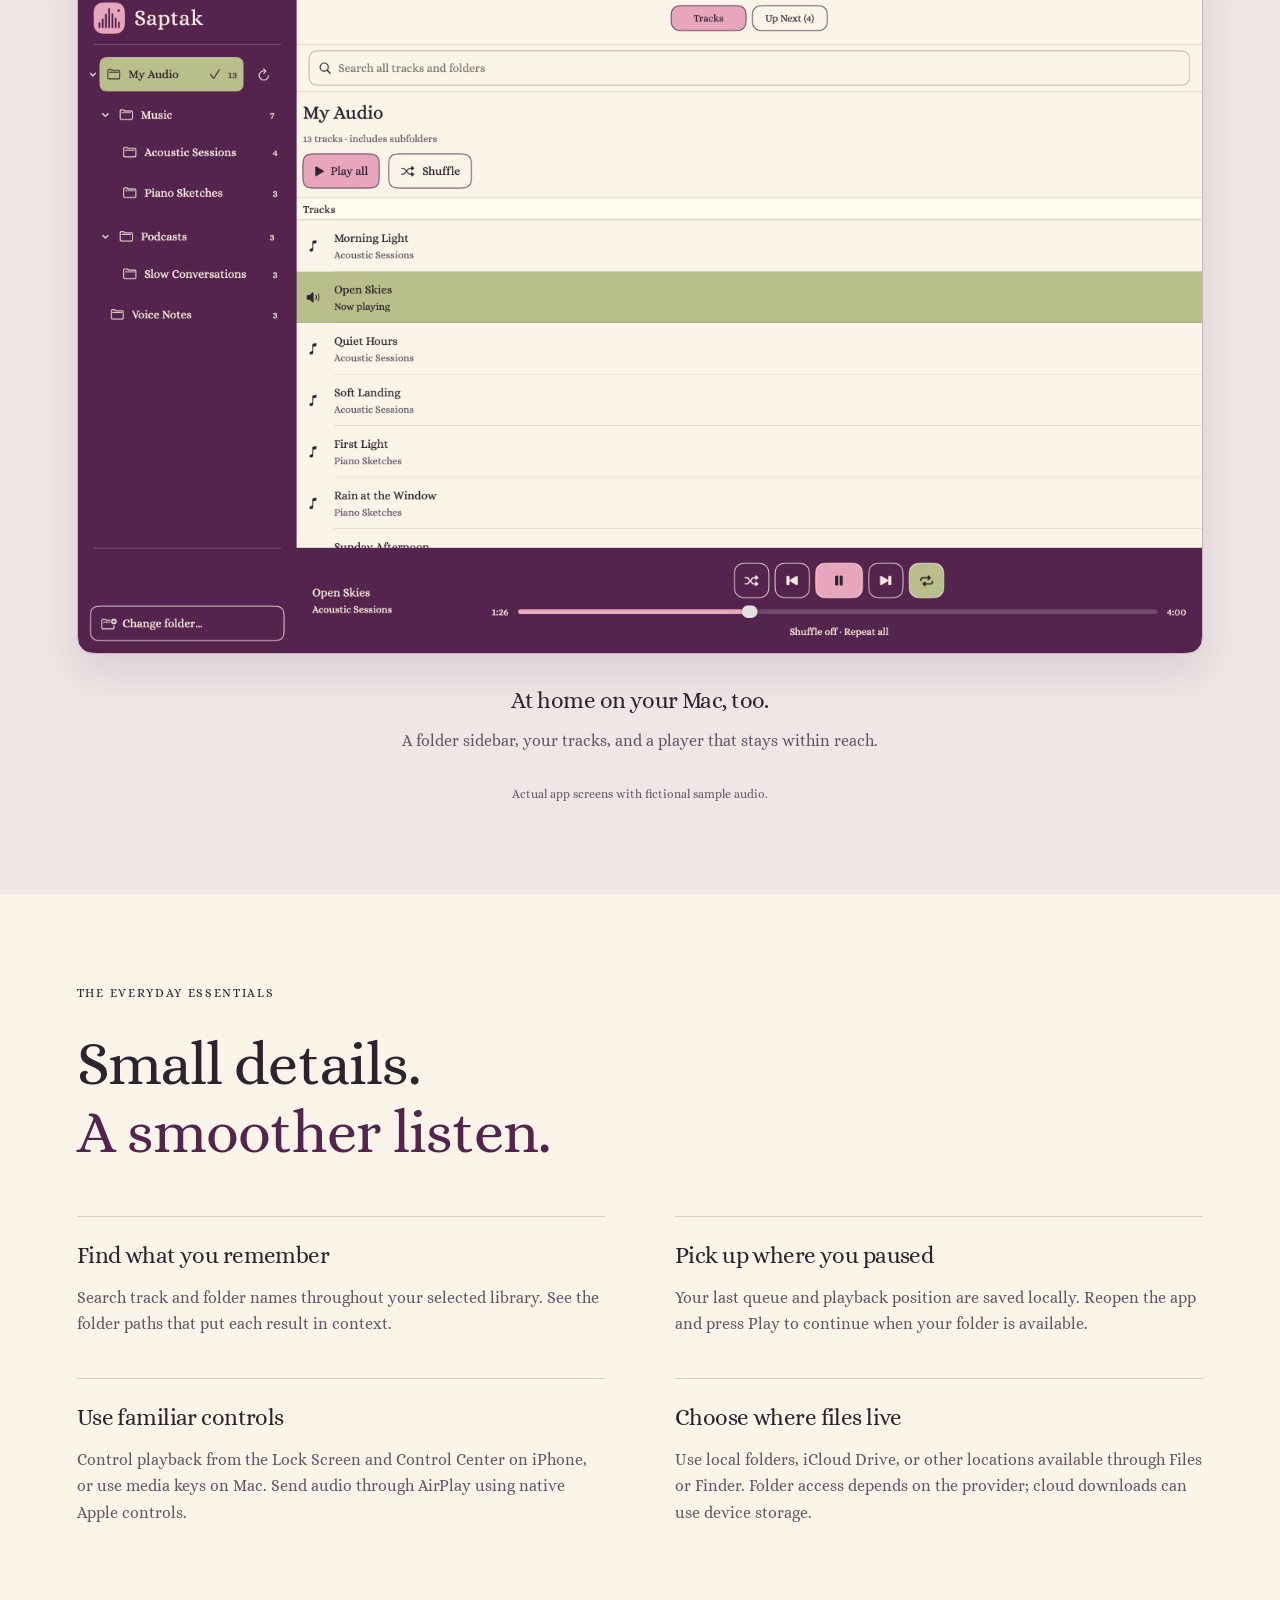
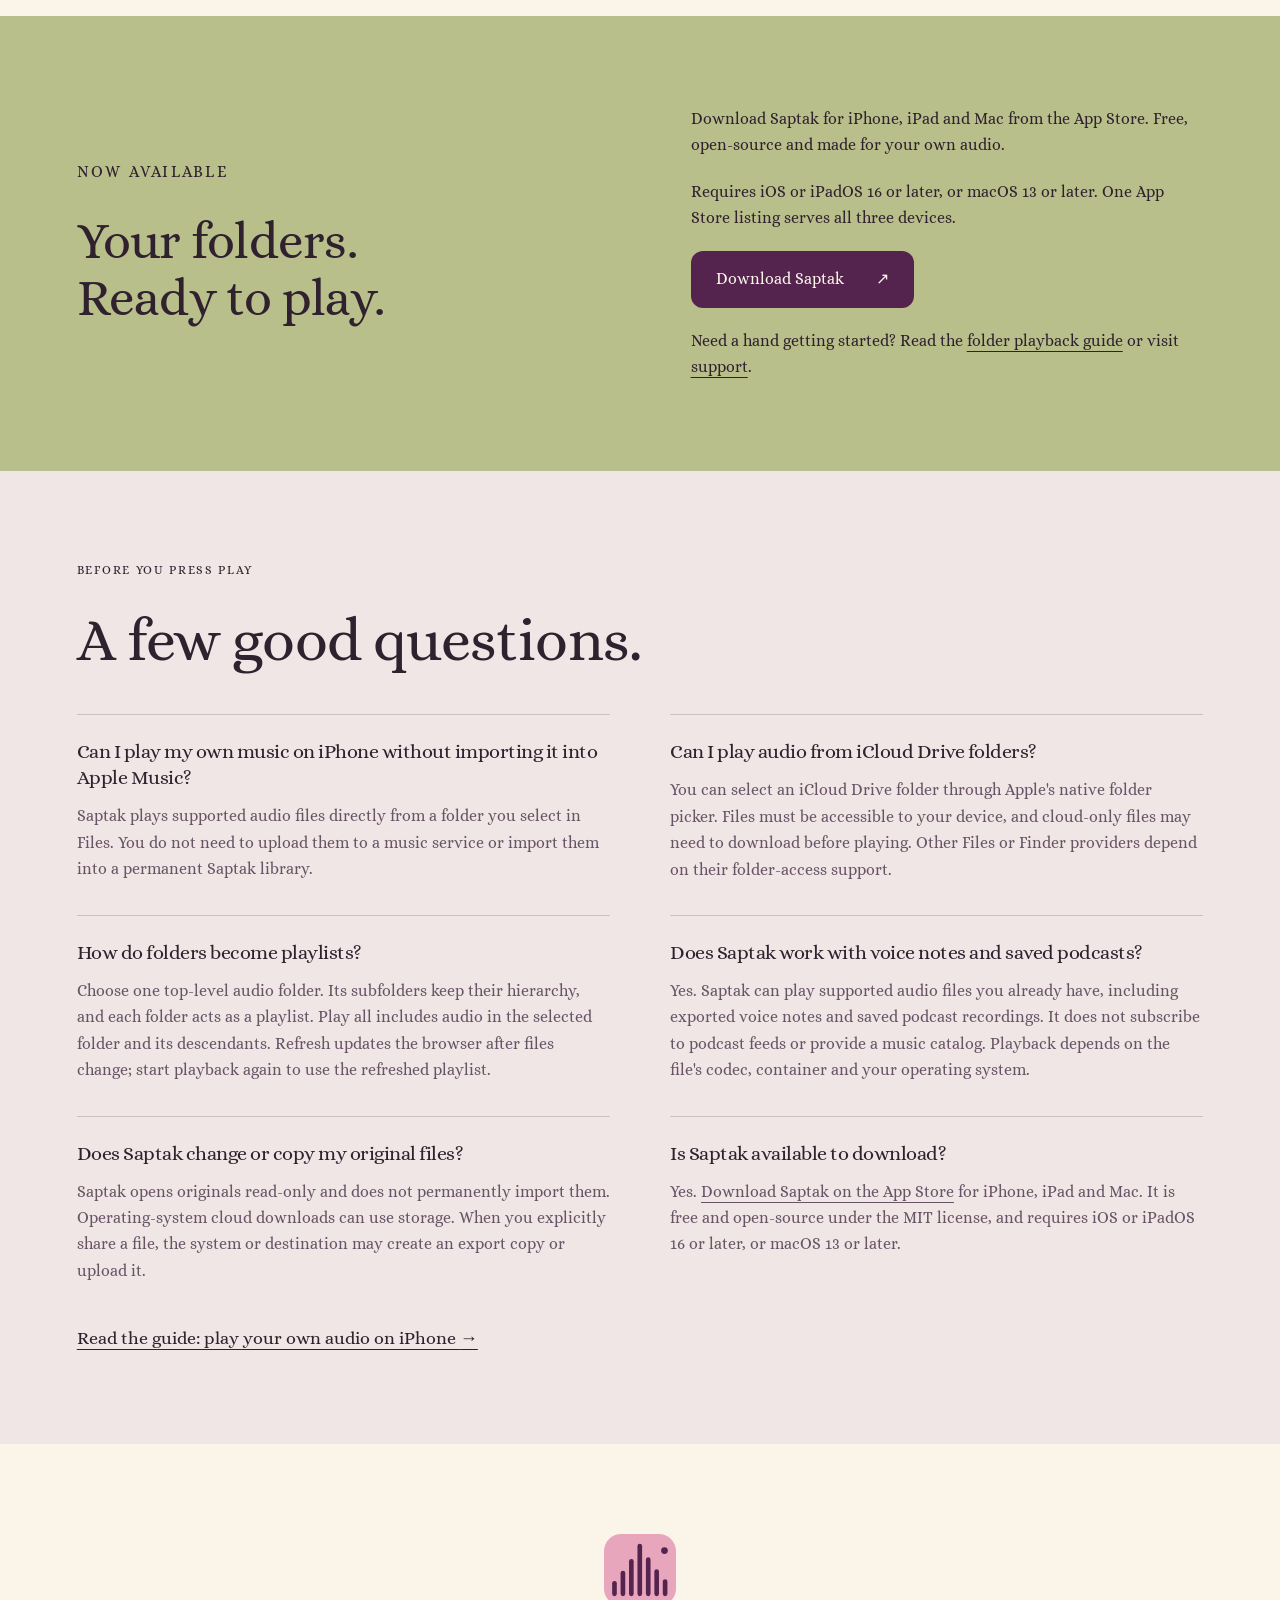
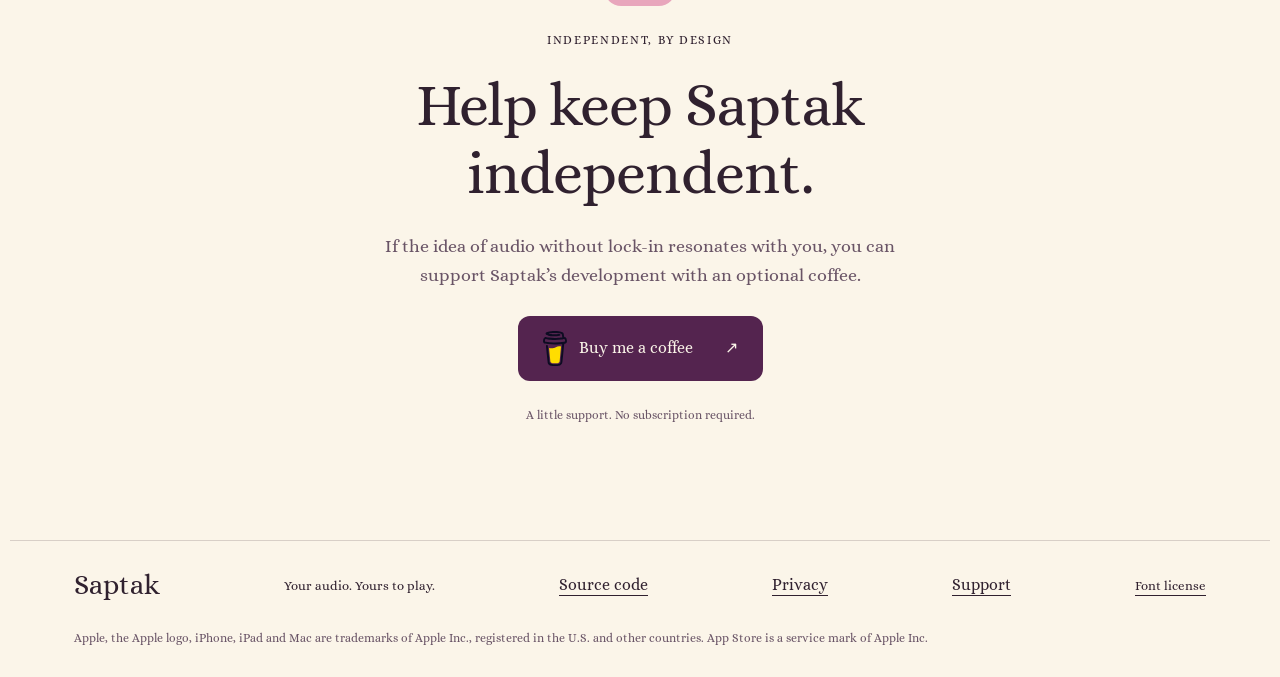
==== commit 92db7096: "Add a donation button to website headers" ====
--- a/site/index.html
+++ b/site/index.html
@@ -64,7 +64,7 @@
     <a class="skip" href="#main">Skip to content</a>
     <header class="site-header">
         <a class="brand" href="./" aria-label="Saptak home"><img src="assets/icon.svg" width="42" height="42" alt=""><span>Saptak</span></a>
-        <nav aria-label="Main navigation"><a href="#experience">The experience</a><a href="#screenshots">A closer look</a><a href="#support">Support</a></nav>
+        <nav aria-label="Main navigation"><a href="#experience">The experience</a><a href="#screenshots">A closer look</a><a class="header-coffee" href="https://www.buymeacoffee.com/HWRxT65O5I" aria-label="Support Saptak on Buy Me a Coffee"><img src="assets/buy-me-a-coffee.svg" width="16" height="23" alt="" aria-hidden="true"><span class="donation-label">Buy me a coffee</span><span class="donation-short-label" aria-hidden="true">Donate</span></a></nav>
     </header>
     <main id="main">
         <section class="hero" aria-labelledby="hero-title">
--- a/site/styles.css
+++ b/site/styles.css
@@ -17,3 +17,10 @@
 .button-label{display:inline-flex;align-items:center;gap:12px}
 .coffee-logo{display:block;width:24px;height:auto;flex-shrink:0}
 .brand-credits{max-width:1260px;margin:0 auto;padding:0 5% 28px;font-size:12px;color:var(--muted);line-height:1.6}
+
+.site-header nav{align-items:center}
+.header-coffee{display:inline-flex;align-items:center;gap:10px;padding:10px 14px;min-height:44px;background:var(--plum);color:var(--cream);border-radius:10px;text-decoration:none}
+.header-coffee img{width:16px;height:auto;flex-shrink:0}
+.donation-short-label{display:none}
+@media(max-width:760px){.header-coffee{gap:8px;padding:8px 12px}.donation-label{display:none}.donation-short-label{display:inline}}
+@media(max-width:400px){.site-header nav>a:nth-child(2){display:none}}
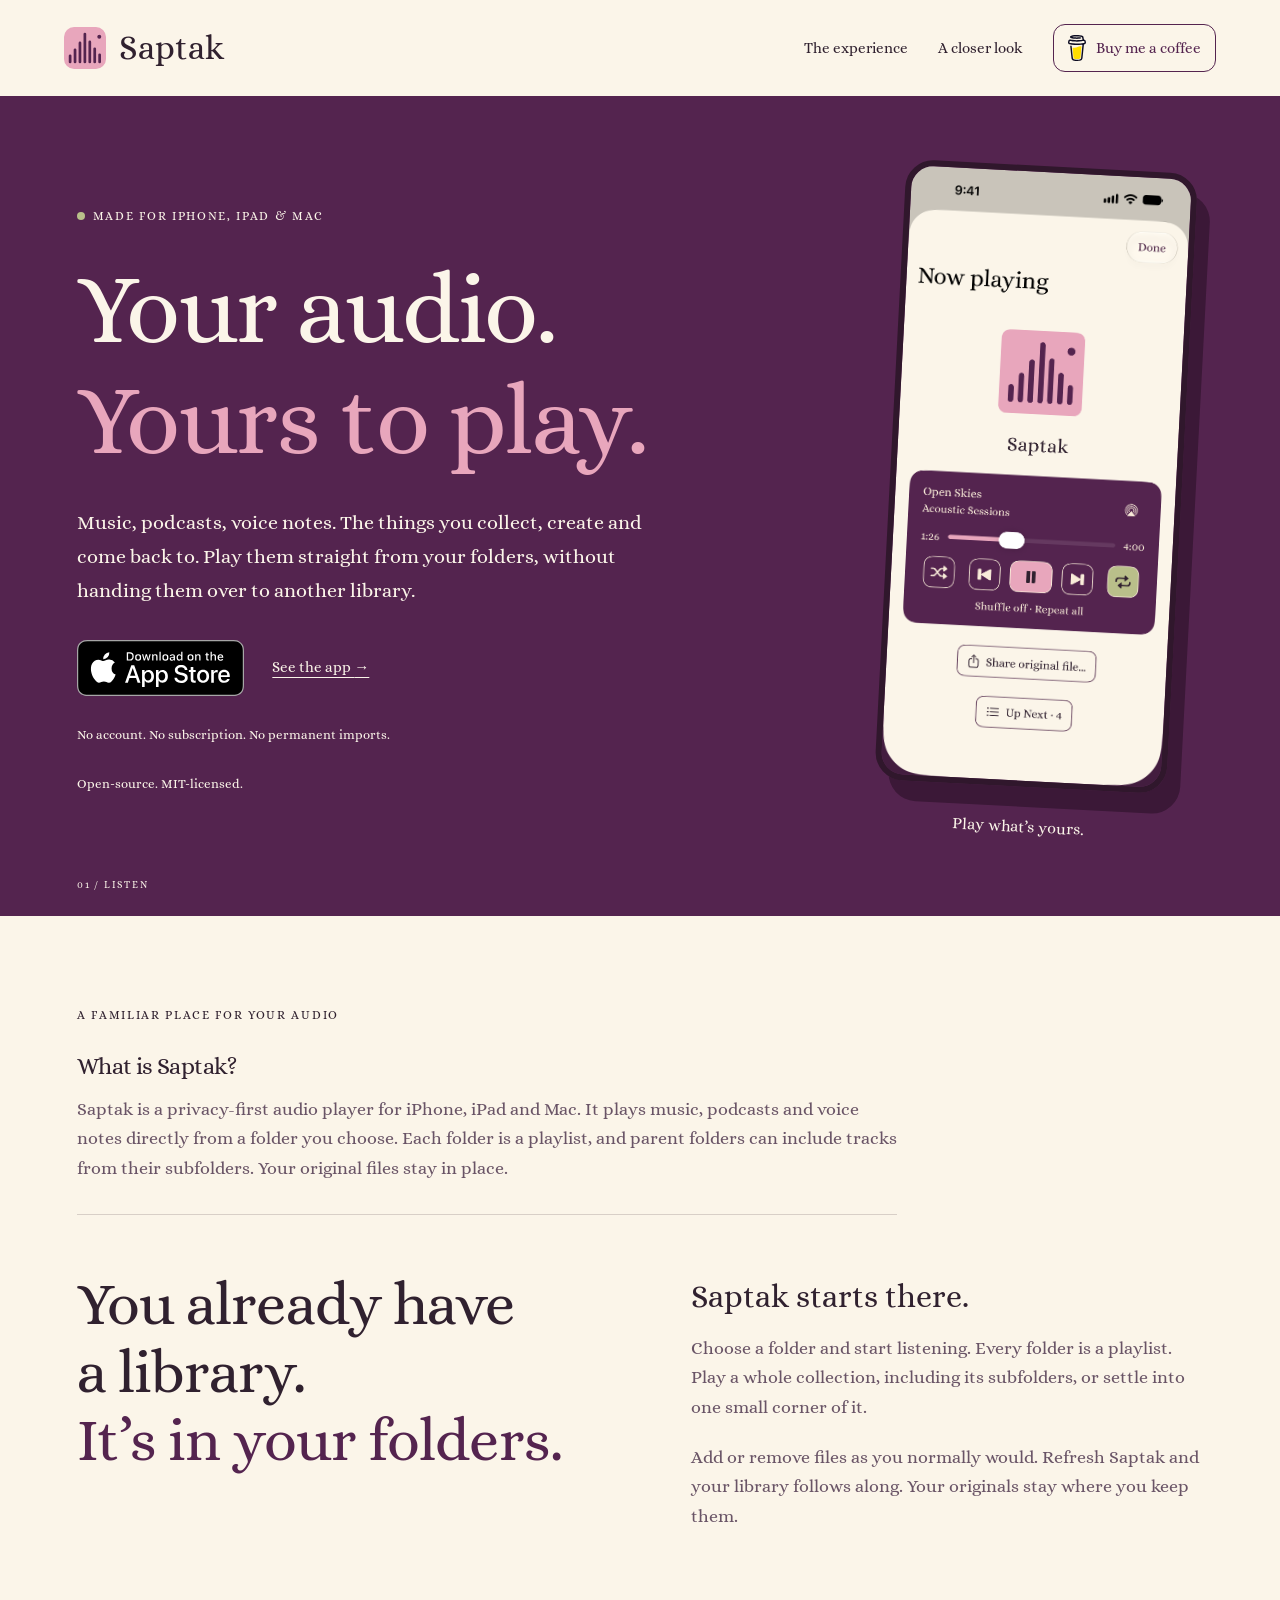
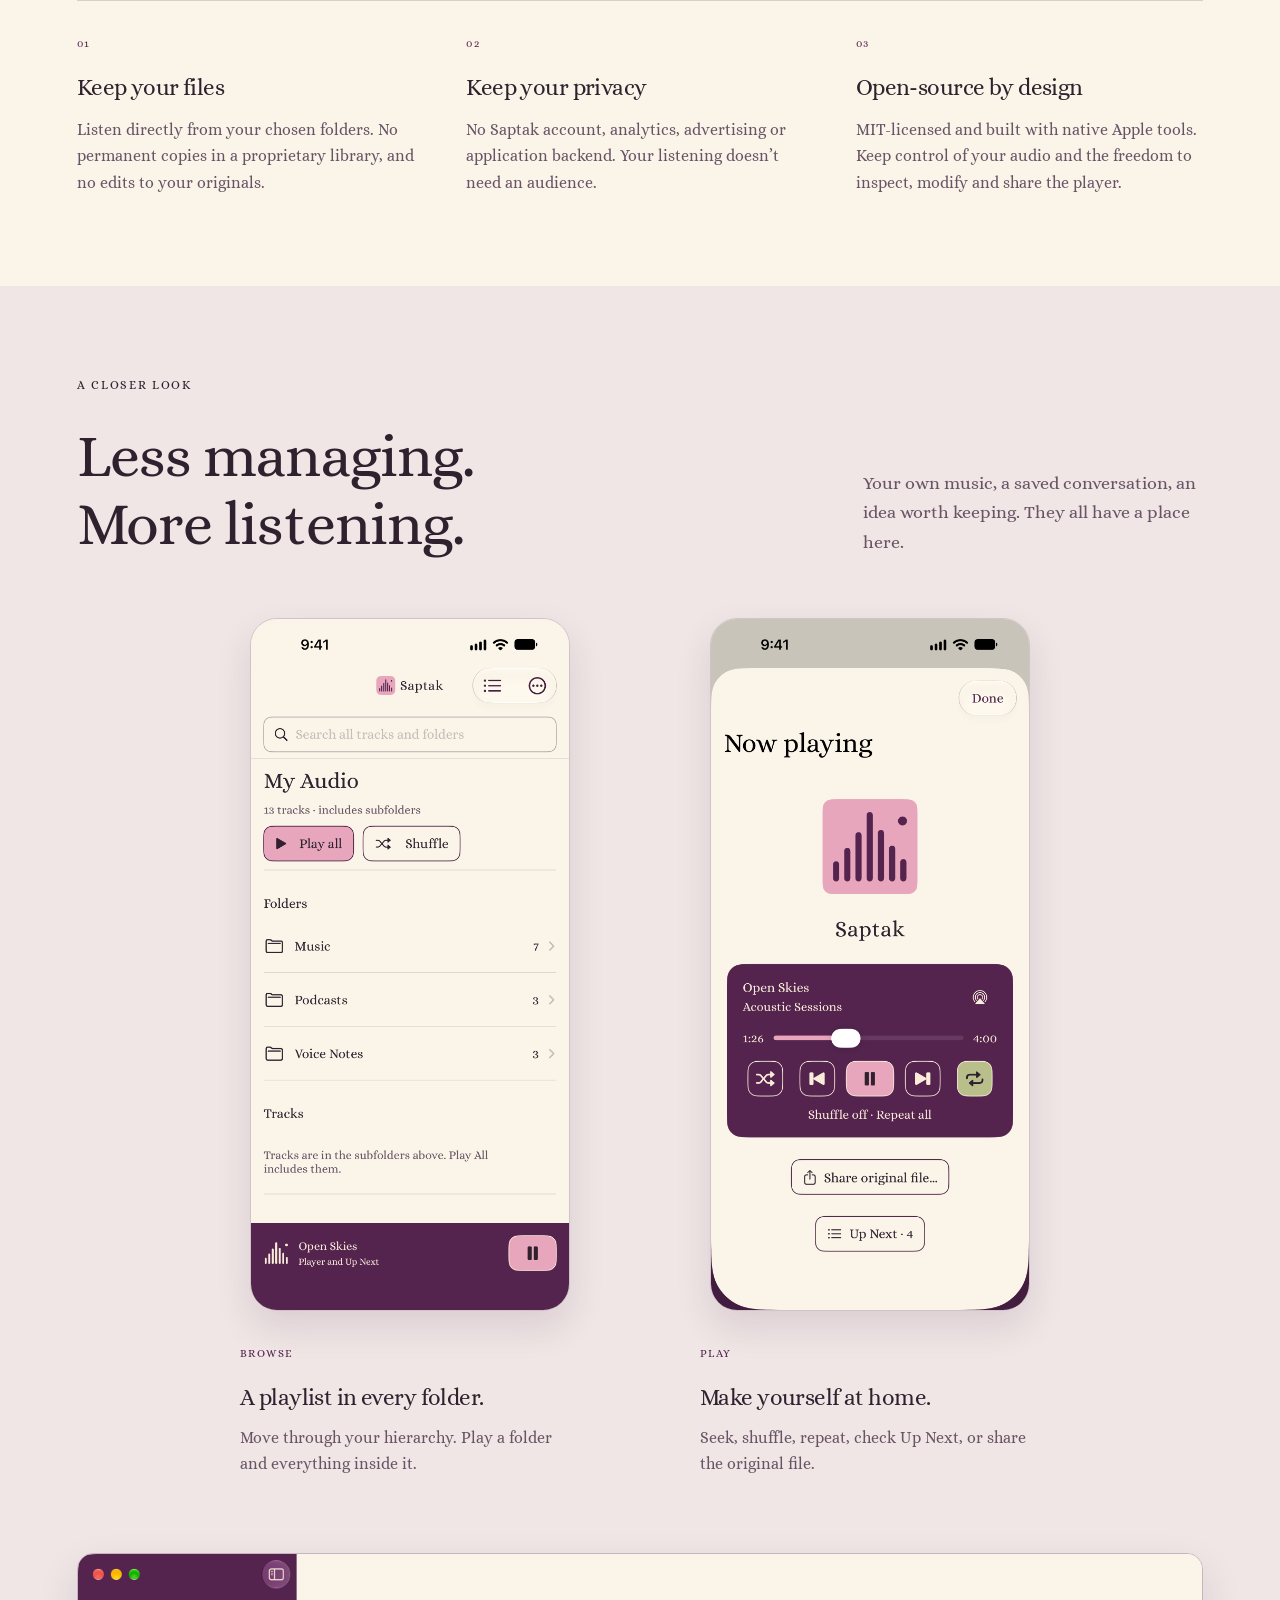
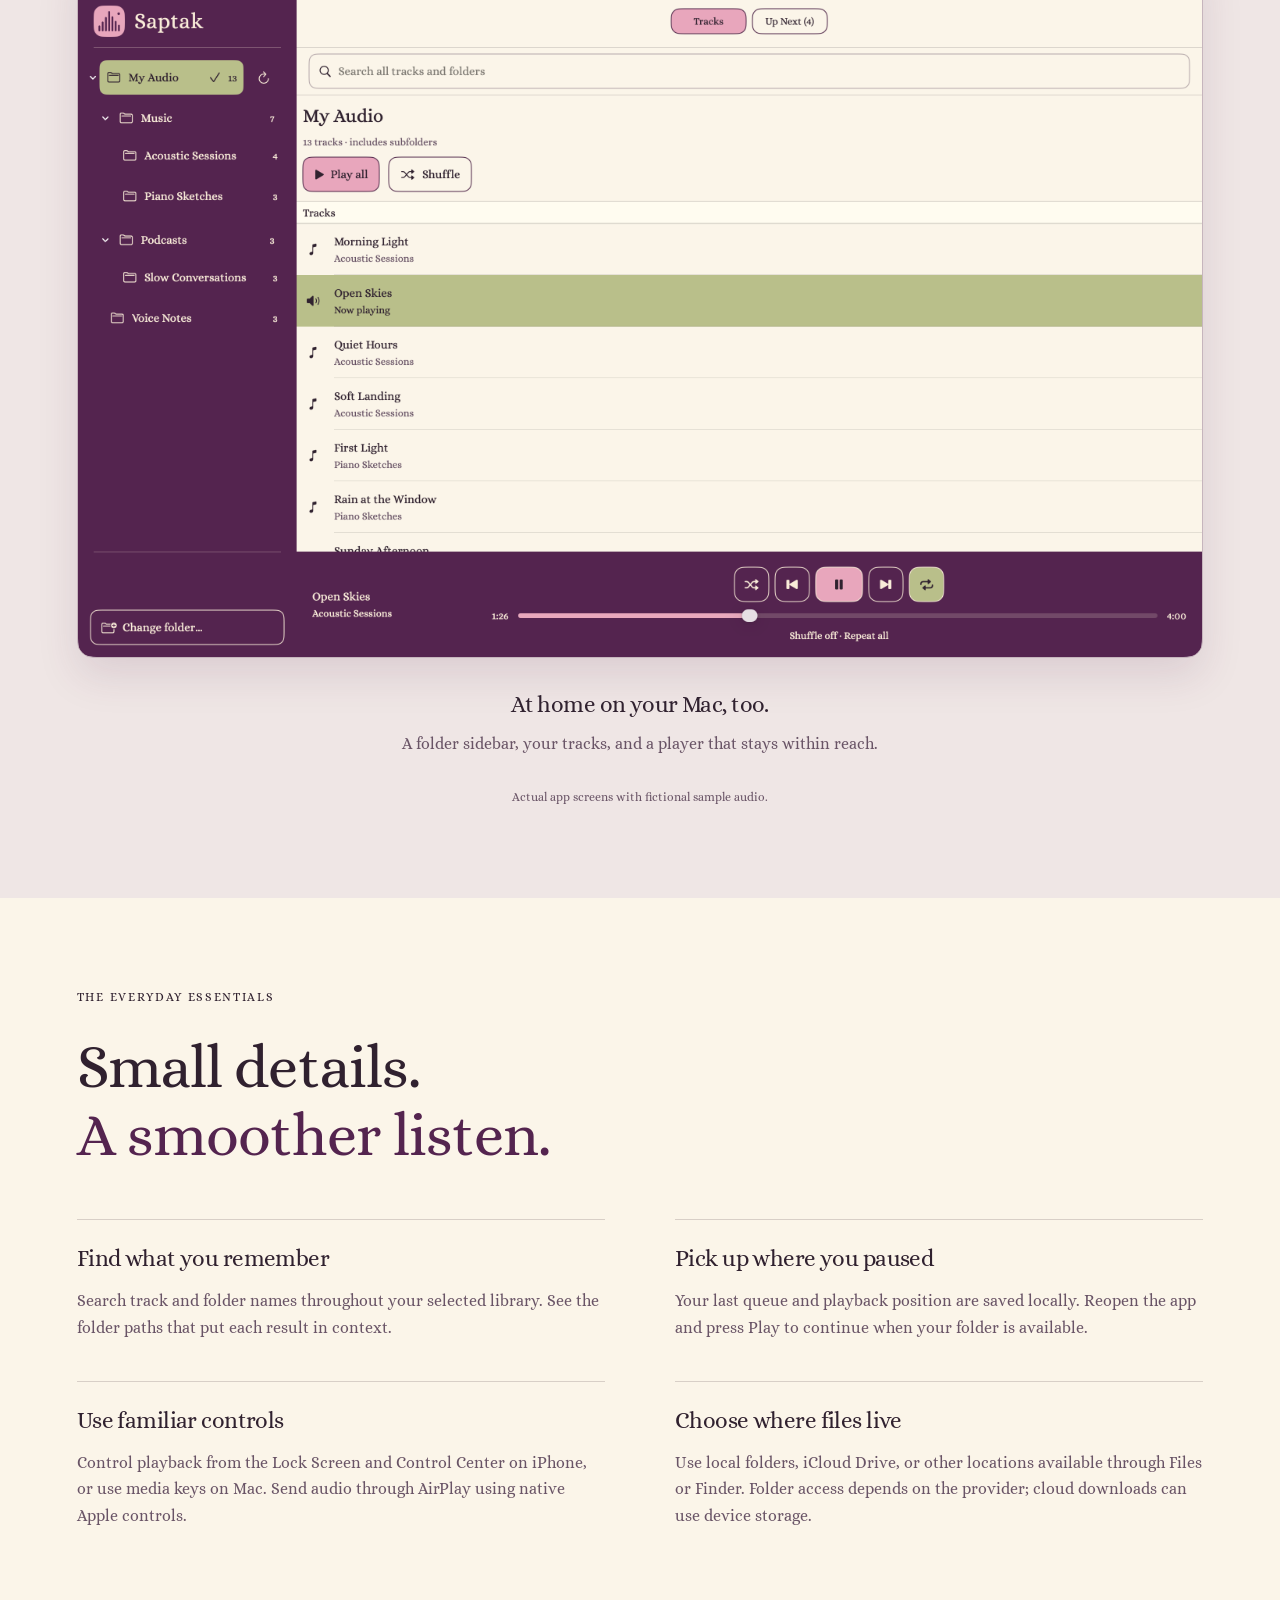
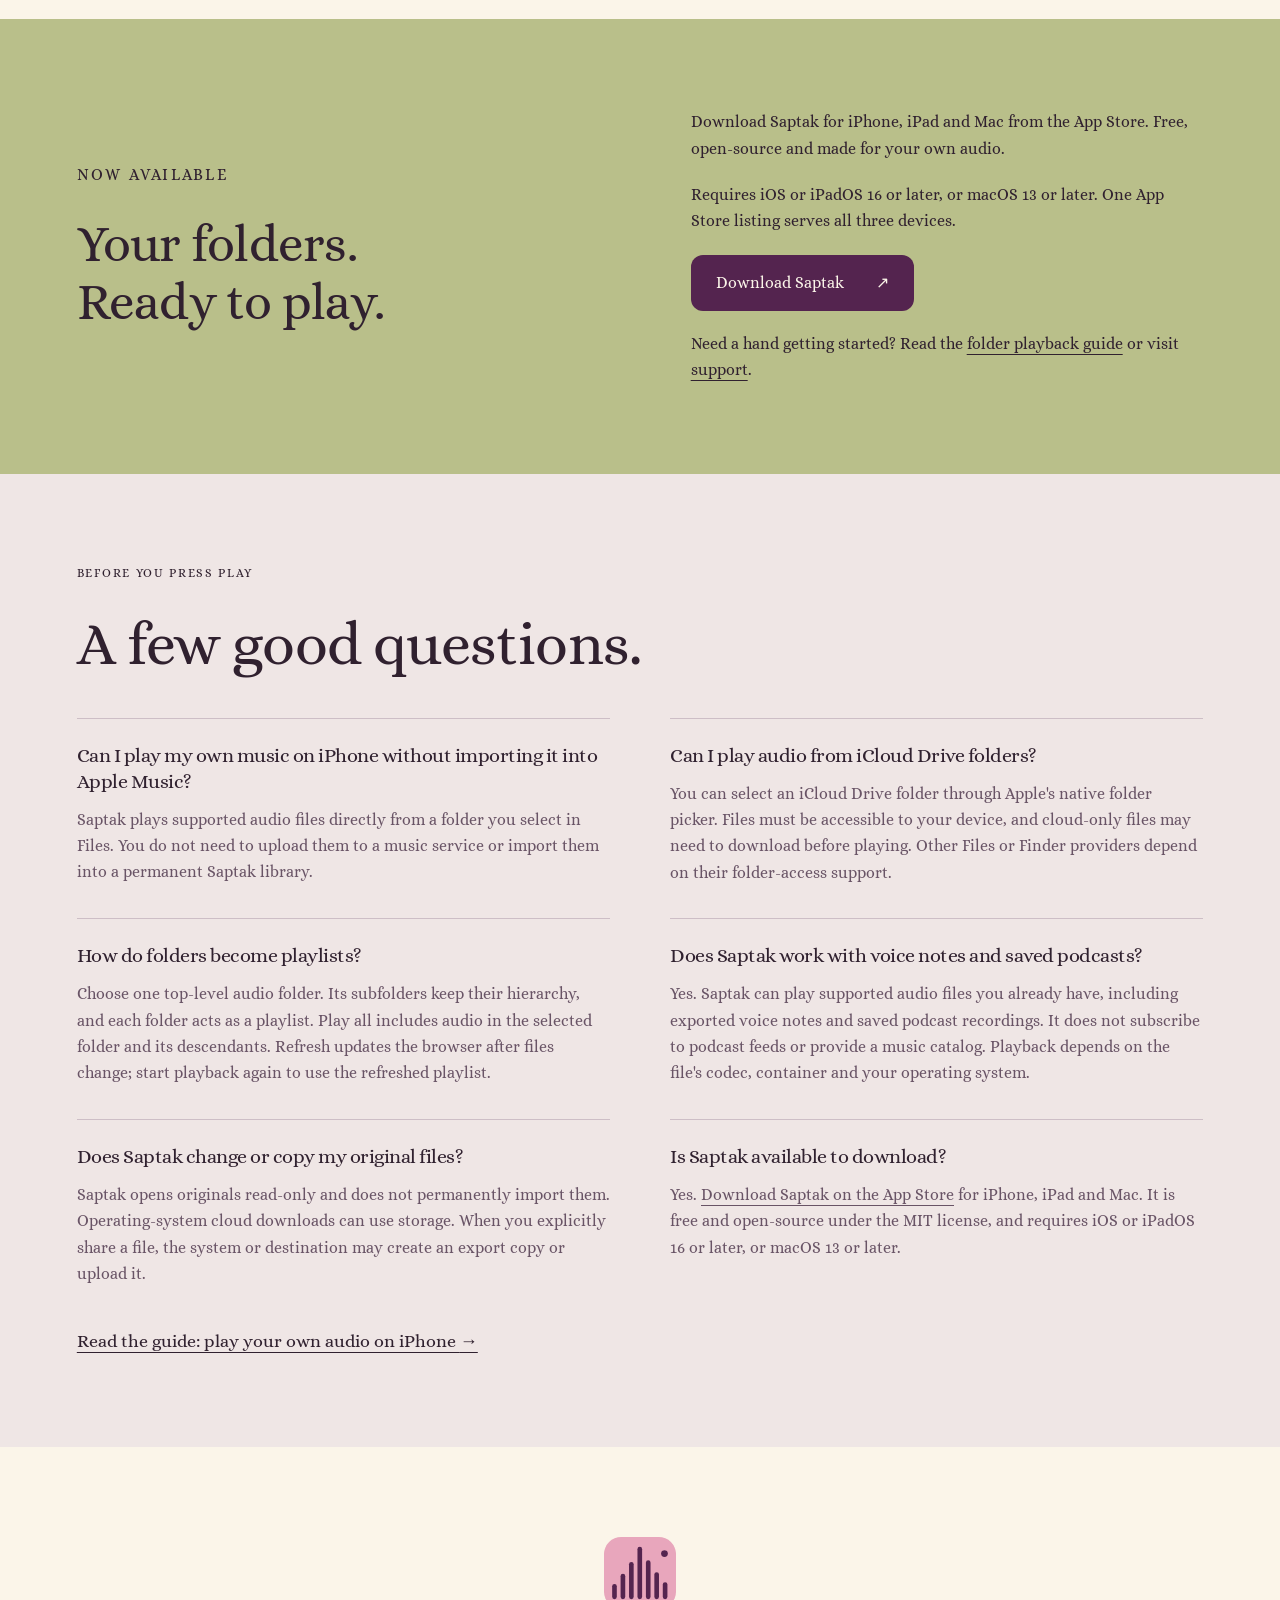
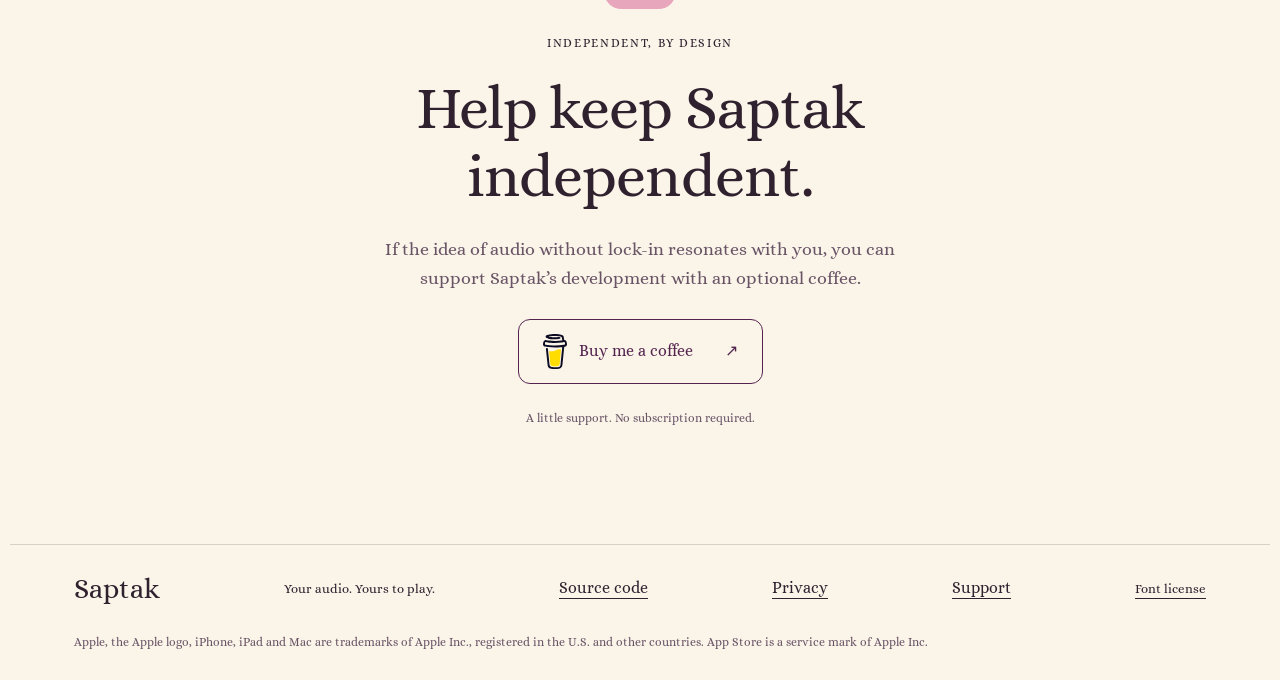
==== commit 0d8a6628: "Improve donation button contrast and mobile labels" ====
--- a/site/index.html
+++ b/site/index.html
@@ -64,7 +64,7 @@
     <a class="skip" href="#main">Skip to content</a>
     <header class="site-header">
         <a class="brand" href="./" aria-label="Saptak home"><img src="assets/icon.svg" width="42" height="42" alt=""><span>Saptak</span></a>
-        <nav aria-label="Main navigation"><a href="#experience">The experience</a><a href="#screenshots">A closer look</a><a class="header-coffee" href="https://www.buymeacoffee.com/HWRxT65O5I" aria-label="Support Saptak on Buy Me a Coffee"><img src="assets/buy-me-a-coffee.svg" width="16" height="23" alt="" aria-hidden="true"><span class="donation-label">Buy me a coffee</span><span class="donation-short-label" aria-hidden="true">Donate</span></a></nav>
+        <nav aria-label="Main navigation"><a href="#experience">The experience</a><a href="#screenshots">A closer look</a><a class="header-coffee" href="https://www.buymeacoffee.com/HWRxT65O5I" aria-label="Support Saptak on Buy Me a Coffee"><img src="assets/buy-me-a-coffee.svg" width="16" height="23" alt="" aria-hidden="true"><span class="donation-label">Buy me a coffee</span><span class="donation-short-label" aria-hidden="true">Buy a coffee</span></a></nav>
     </header>
     <main id="main">
         <section class="hero" aria-labelledby="hero-title">
@@ -106,7 +106,7 @@
             </div>
             <p class="guide-link"><a href="guides/play-your-own-audio-on-iphone.html">Read the guide: play your own audio on iPhone <span aria-hidden="true">→</span></a></p>
         </section>
-        <section class="support section-pad" id="support" aria-labelledby="support-title"><img src="assets/icon.svg" width="72" height="72" alt=""><p class="eyebrow">Independent, by design</p><h2 id="support-title">Help keep Saptak<br><em>independent.</em></h2><p>If the idea of audio without lock-in resonates with you, you can support Saptak’s development with an optional coffee.</p><a class="button plum" href="https://www.buymeacoffee.com/HWRxT65O5I"><span class="button-label"><img class="coffee-logo" src="assets/buy-me-a-coffee.svg" width="24" height="35" alt="" aria-hidden="true">Buy me a coffee</span><span aria-hidden="true">↗</span></a><p class="support-note">A little support. No subscription required.</p></section>
+        <section class="support section-pad" id="support" aria-labelledby="support-title"><img src="assets/icon.svg" width="72" height="72" alt=""><p class="eyebrow">Independent, by design</p><h2 id="support-title">Help keep Saptak<br><em>independent.</em></h2><p>If the idea of audio without lock-in resonates with you, you can support Saptak’s development with an optional coffee.</p><a class="button coffee-button" href="https://www.buymeacoffee.com/HWRxT65O5I"><span class="button-label"><img class="coffee-logo" src="assets/buy-me-a-coffee.svg" width="24" height="35" alt="" aria-hidden="true">Buy me a coffee</span><span aria-hidden="true">↗</span></a><p class="support-note">A little support. No subscription required.</p></section>
     </main>
     <footer><a class="brand" href="./"><span>Saptak</span></a><p>Your audio. Yours to play.</p><a href="https://github.com/gogrinimish/Saptak">Source code</a><a href="privacy.html">Privacy</a><a href="support.html">Support</a><a href="assets/fonts/OFL.txt">Font license</a></footer><p class="brand-credits">Apple, the Apple logo, iPhone, iPad and Mac are trademarks of Apple Inc., registered in the U.S. and other countries. App Store is a service mark of Apple Inc.</p>
 </body>
--- a/site/styles.css
+++ b/site/styles.css
@@ -19,8 +19,13 @@
 .brand-credits{max-width:1260px;margin:0 auto;padding:0 5% 28px;font-size:12px;color:var(--muted);line-height:1.6}
 
 .site-header nav{align-items:center}
-.header-coffee{display:inline-flex;align-items:center;gap:10px;padding:10px 14px;min-height:44px;background:var(--plum);color:var(--cream);border-radius:10px;text-decoration:none}
-.header-coffee img{width:16px;height:auto;flex-shrink:0}
+.header-coffee{display:inline-flex;align-items:center;gap:10px;padding:10px 14px;min-height:44px;background:var(--cream);color:var(--plum);border:1px solid var(--plum);border-radius:12px;text-decoration:none;white-space:nowrap}
+.header-coffee img{width:18px;height:26px;object-fit:contain;flex-shrink:0}
 .donation-short-label{display:none}
 @media(max-width:760px){.header-coffee{gap:8px;padding:8px 12px}.donation-label{display:none}.donation-short-label{display:inline}}
-@media(max-width:400px){.site-header nav>a:nth-child(2){display:none}}
+@media(max-width:480px){.site-header nav>a:nth-child(2):not(.header-coffee){display:none}}
+
+.policy code{overflow-wrap:anywhere}
+
+.coffee-button{background:var(--cream);color:var(--plum);border-color:var(--plum)}
+.coffee-button:hover,.header-coffee:hover{background:#f4e6e9}
